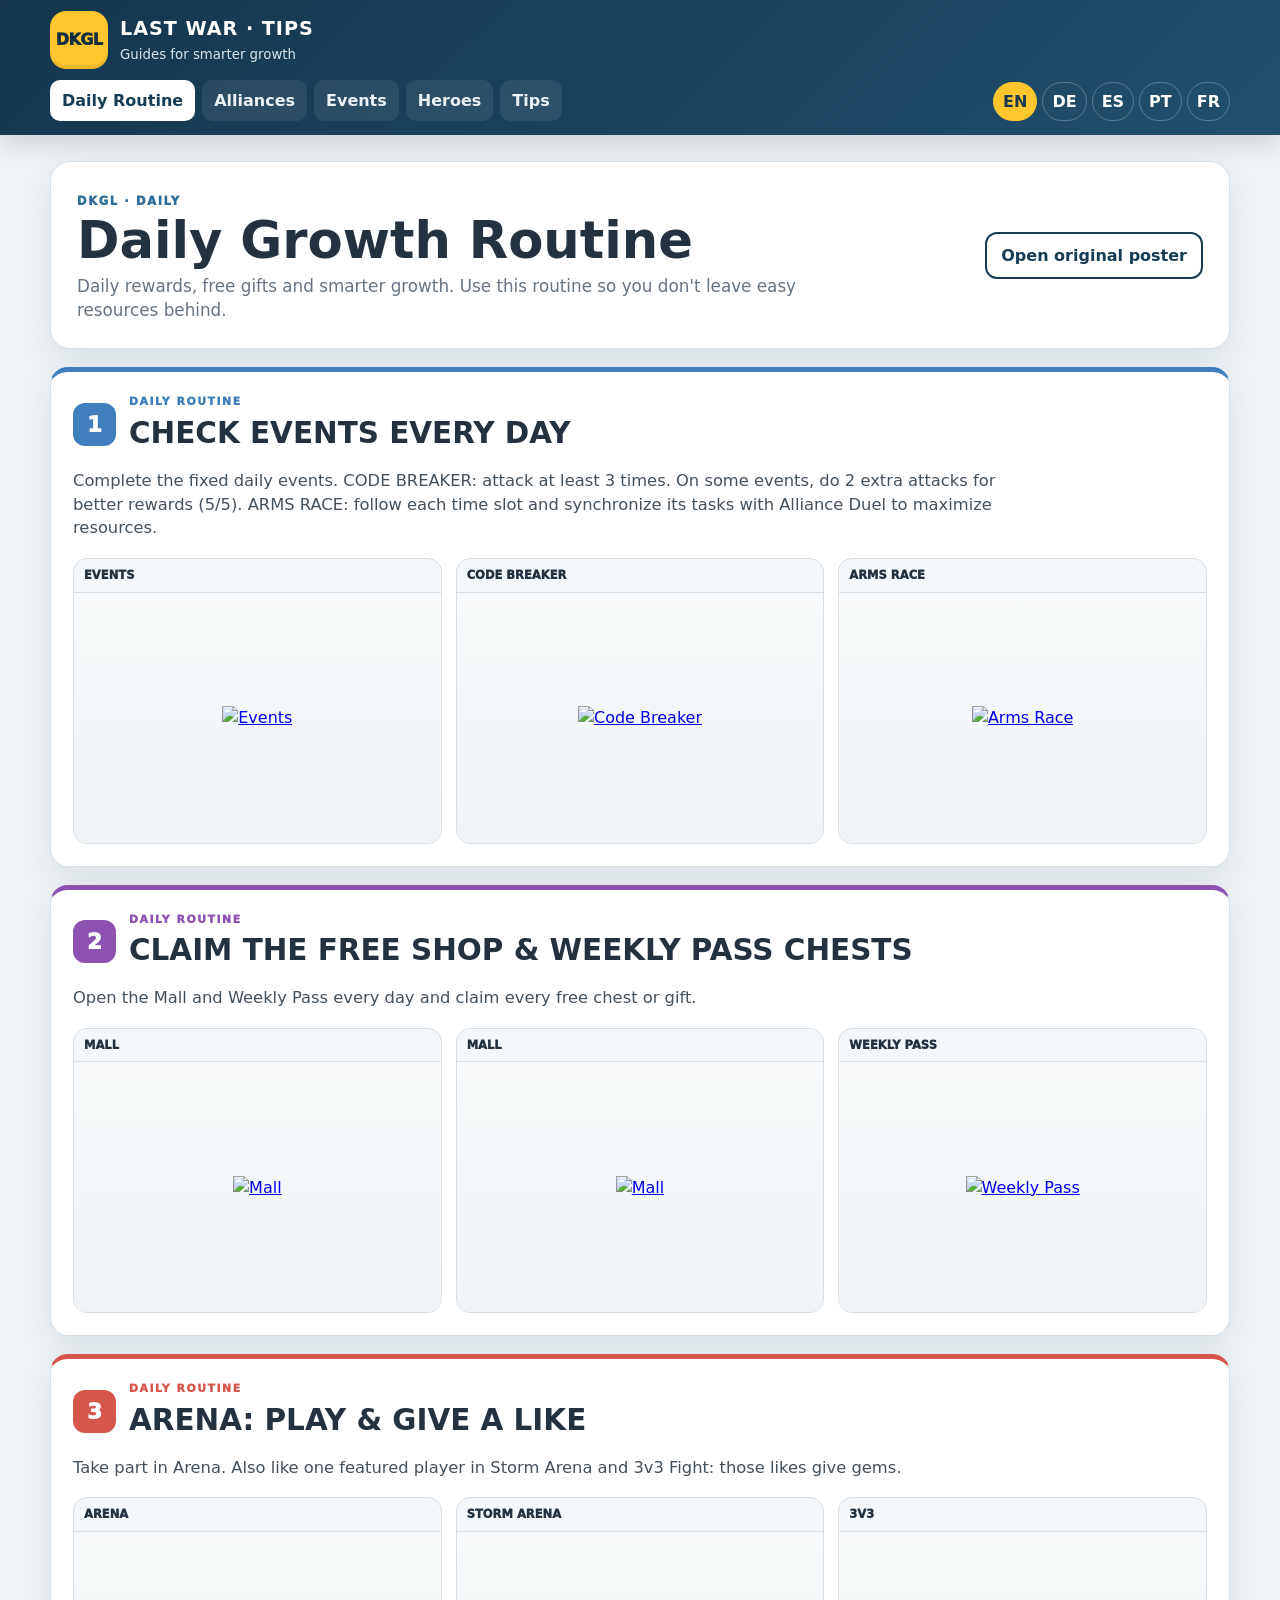
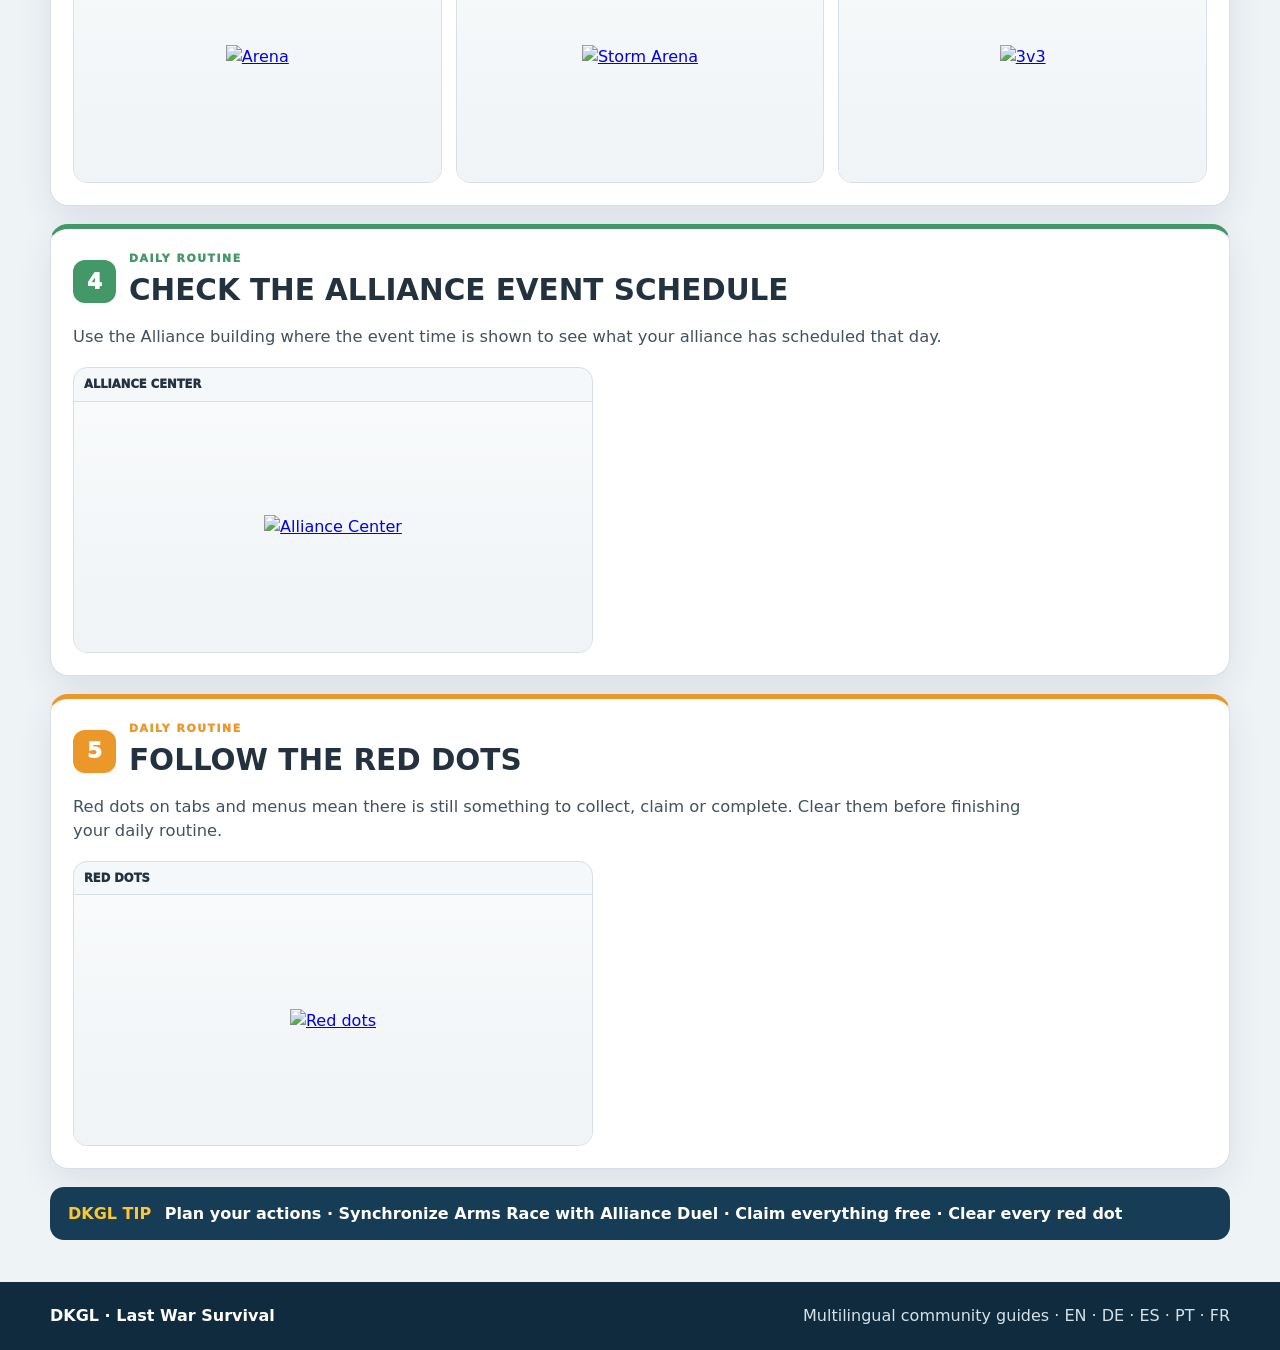
==== index.html @ 5f21f52f "Add files via upload" ====
<!doctype html>
<html lang="en">
<head>
  <meta charset="utf-8">
  <meta name="viewport" content="width=device-width, initial-scale=1">
  <meta name="theme-color" content="#173c56">
  <title>DKGL Tips · Last War</title>
  <meta name="description" content="DKGL multilingual Last War guides: Daily Routine, Alliances, Events, Heroes and Tips.">
  <link rel="stylesheet" href="style.css">
</head>
<body>
<header class="site-header">
  <div class="wrap header-top">
    <a class="brand" href="#daily" aria-label="DKGL Tips">
      <span class="brand-mark">DKGL</span>
      <span class="brand-copy">
        <strong>LAST WAR · TIPS</strong>
        <small data-i18n="brandSub">Guides for smarter growth</small>
      </span>
    </a>

    <button class="mobile-menu" id="mobileMenu" aria-expanded="false" aria-controls="mainNav">☰</button>
  </div>

  <div class="wrap header-controls">
    <nav class="main-nav" id="mainNav" aria-label="Main sections">
      <button class="nav-btn active" data-section="daily" data-i18n="navDaily">Daily Routine</button>
      <button class="nav-btn" data-section="alliances" data-i18n="navAlliances">Alliances</button>
      <button class="nav-btn" data-section="events" data-i18n="navEvents">Events</button>
      <button class="nav-btn" data-section="heroes" data-i18n="navHeroes">Heroes</button>
      <button class="nav-btn" data-section="tips" data-i18n="navTips">Tips</button>
    </nav>

    <div class="language-bar" aria-label="Language">
      <button class="lang active" data-lang="en">EN</button>
      <button class="lang" data-lang="de">DE</button>
      <button class="lang" data-lang="es">ES</button>
      <button class="lang" data-lang="pt">PT</button>
      <button class="lang" data-lang="fr">FR</button>
    </div>
  </div>
</header>

<main class="wrap main">
  <section class="page active" id="page-daily" data-page="daily">
    <div class="page-hero">
      <div>
        <span class="kicker">DKGL · DAILY</span>
        <h1 data-i18n="dailyTitle">Daily Growth Routine</h1>
        <p data-i18n="dailyIntro">Daily rewards, free gifts and smarter growth. Use this routine so you don't leave easy resources behind.</p>
      </div>
      <a class="outline-btn" href="assets/original-poster.png" target="_blank" rel="noopener" data-i18n="openPoster">Open original poster</a>
    </div>
    <div id="dailyCards"></div>
    <div class="tip-strip">
      <strong>DKGL TIP</strong>
      <span data-i18n="dailyFooter">Plan your actions · Synchronize Arms Race with Alliance Duel · Claim everything free · Clear every red dot</span>
    </div>
  </section>

  <section class="page" id="page-alliances" data-page="alliances">
    <div class="page-hero compact">
      <div>
        <span class="kicker">DKGL · ALLIANCE</span>
        <h1 data-i18n="alliancesTitle">Alliances</h1>
        <p data-i18n="alliancesIntro">Alliance guides will live here without changing the website structure.</p>
      </div>
    </div>
    <div class="placeholder-card">
      <div class="placeholder-icon">🛡️</div>
      <div>
        <h2 data-i18n="comingSoon">More guides coming soon</h2>
        <p data-i18n="alliancesPlaceholder">This section is already prepared for alliance schedules, coordination, donations, gifts and war organization.</p>
      </div>
    </div>
  </section>

  <section class="page" id="page-events" data-page="events">
    <div class="page-hero compact">
      <div>
        <span class="kicker">DKGL · EVENTS</span>
        <h1 data-i18n="eventsTitle">Events</h1>
        <p data-i18n="eventsIntro">Event guides, priorities and reward routines will be grouped here.</p>
      </div>
    </div>
    <div class="placeholder-card">
      <div class="placeholder-icon">🏆</div>
      <div>
        <h2 data-i18n="comingSoon">More guides coming soon</h2>
        <p data-i18n="eventsPlaceholder">The section is ready for event cards and screenshots when you add them later.</p>
      </div>
    </div>
  </section>

  <section class="page" id="page-heroes" data-page="heroes">
    <div class="page-hero compact">
      <div>
        <span class="kicker">DKGL · HEROES</span>
        <h1 data-i18n="heroesTitle">Heroes</h1>
        <p data-i18n="heroesIntro">Squad skill and star-priority guides. Tap an image to open it at full size.</p>
      </div>
    </div>

    <div class="hero-guide-grid">
      <article class="hero-guide">
        <div class="guide-copy">
          <span class="guide-type" data-i18n="missileType">Missile Squad</span>
          <h2 data-i18n="missileTitle">Missile Squad Guide</h2>
          <p data-i18n="missileText">Skill prioritization and 5-star / level order for the missile squad.</p>
        </div>
        <a href="assets/missile-squad-guide.webp" target="_blank" rel="noopener">
          <img src="assets/missile-squad-guide.webp" alt="Missile Squad Guide" loading="lazy">
        </a>
      </article>

      <article class="hero-guide">
        <div class="guide-copy">
          <span class="guide-type" data-i18n="airType">Air Squad</span>
          <h2 data-i18n="airTitle">Air Squad Guide</h2>
          <p data-i18n="airText">Skill prioritization and 5-star / level order for the air squad.</p>
        </div>
        <a href="assets/air-squad-guide.webp" target="_blank" rel="noopener">
          <img src="assets/air-squad-guide.webp" alt="Air Squad Guide" loading="lazy">
        </a>
      </article>

      <article class="hero-guide">
        <div class="guide-copy">
          <span class="guide-type" data-i18n="tankType">Tank Squad</span>
          <h2 data-i18n="tankTitle">Tank Squad Guide</h2>
          <p data-i18n="tankText">Skill prioritization and 5-star / level order for the tank squad.</p>
        </div>
        <a href="assets/tank-squad-guide.webp" target="_blank" rel="noopener">
          <img src="assets/tank-squad-guide.webp" alt="Tank Squad Guide" loading="lazy">
        </a>
      </article>
    </div>

    <p class="source-note" data-i18n="heroImageNote">The original guide images are kept intact; the website interface around them is available in five languages.</p>
  </section>

  <section class="page" id="page-tips" data-page="tips">
    <div class="page-hero compact">
      <div>
        <span class="kicker">DKGL · QUICK TIPS</span>
        <h1 data-i18n="tipsTitle">Tips</h1>
        <p data-i18n="tipsIntro">Short, practical recommendations will be collected here.</p>
      </div>
    </div>
    <div class="placeholder-card">
      <div class="placeholder-icon">💡</div>
      <div>
        <h2 data-i18n="comingSoon">More guides coming soon</h2>
        <p data-i18n="tipsPlaceholder">This area is ready for short tips, warnings and small visual guides.</p>
      </div>
    </div>
  </section>
</main>

<footer class="site-footer">
  <div class="wrap footer-inner">
    <strong>DKGL · Last War Survival</strong>
    <span data-i18n="footerText">Multilingual community guides · EN · DE · ES · PT · FR</span>
  </div>
</footer>

<script src="app.js"></script>
</body>
</html>
---- style.css ----
:root{
  --navy:#173c56;
  --navy2:#102b3e;
  --gold:#ffc62d;
  --bg:#eef3f6;
  --paper:#fff;
  --ink:#243240;
  --muted:#667482;
  --line:#d7e0e6;
  --blue:#3f7fbd;
  --purple:#8c51b1;
  --red:#d7564b;
  --green:#449766;
  --orange:#eb972a;
  --shadow:0 12px 34px rgba(16,43,62,.09);
}
*{box-sizing:border-box}
html{scroll-behavior:smooth}
body{
  margin:0;
  font-family:Inter,ui-sans-serif,system-ui,-apple-system,BlinkMacSystemFont,"Segoe UI",Arial,sans-serif;
  color:var(--ink);
  background:var(--bg);
  line-height:1.45;
}
button,a{font:inherit}
button{cursor:pointer}
img{display:block;max-width:100%}
.wrap{width:min(1180px,calc(100% - 32px));margin:auto}

.site-header{
  position:sticky;top:0;z-index:50;
  background:linear-gradient(135deg,#14364f 0%,#214f6d 100%);
  color:white;
  box-shadow:0 8px 26px rgba(0,0,0,.14);
}
.header-top{
  min-height:80px;display:flex;align-items:center;justify-content:space-between;gap:20px;
}
.brand{display:flex;gap:12px;align-items:center;color:white;text-decoration:none}
.brand-mark{
  display:grid;place-items:center;width:58px;height:58px;
  border-radius:16px;background:var(--gold);color:#142f43;
  font-weight:1000;letter-spacing:-.04em;
  box-shadow:inset 0 -4px 0 rgba(0,0,0,.08);
}
.brand-copy{display:flex;flex-direction:column}
.brand-copy strong{font-size:1.2rem;letter-spacing:.05em}
.brand-copy small{color:#d8e5ed;margin-top:2px}
.mobile-menu{display:none;color:white;background:rgba(255,255,255,.1);border:1px solid rgba(255,255,255,.25);border-radius:10px;padding:8px 11px}

.header-controls{display:flex;align-items:end;justify-content:space-between;gap:18px;padding-bottom:14px}
.main-nav{display:flex;gap:7px;flex-wrap:wrap}
.nav-btn{
  border:0;border-radius:10px;padding:9px 12px;
  background:rgba(255,255,255,.08);color:#eaf2f7;font-weight:800
}
.nav-btn:hover,.nav-btn.active{background:white;color:var(--navy)}
.language-bar{display:flex;gap:5px}
.lang{
  min-width:38px;border:1px solid rgba(255,255,255,.25);
  background:transparent;color:white;border-radius:999px;padding:7px 9px;font-weight:900
}
.lang.active,.lang:hover{background:var(--gold);border-color:var(--gold);color:#18384e}

.main{padding:26px 0 42px;min-height:calc(100vh - 190px)}
.page{display:none}
.page.active{display:block}
.page-hero{
  display:flex;justify-content:space-between;align-items:center;gap:24px;
  background:var(--paper);border:1px solid var(--line);border-radius:20px;
  padding:26px;margin-bottom:18px;box-shadow:var(--shadow)
}
.page-hero.compact{align-items:flex-start}
.kicker{font-size:.72rem;font-weight:1000;letter-spacing:.14em;color:#2f6d98}
.page-hero h1{margin:.25rem 0 .45rem;font-size:clamp(2rem,4vw,3.4rem);line-height:1}
.page-hero p{margin:0;max-width:790px;color:var(--muted);font-size:1.05rem}
.outline-btn{
  flex:0 0 auto;text-decoration:none;border:2px solid var(--navy);color:var(--navy);
  padding:10px 14px;border-radius:12px;font-weight:900
}
.outline-btn:hover{background:var(--navy);color:white}

.routine{
  --accent:var(--blue);
  background:white;border:1px solid var(--line);border-top:5px solid var(--accent);
  border-radius:18px;padding:22px;margin:18px 0;box-shadow:var(--shadow)
}
.theme-blue{--accent:var(--blue)}
.theme-purple{--accent:var(--purple)}
.theme-red{--accent:var(--red)}
.theme-green{--accent:var(--green)}
.theme-orange{--accent:var(--orange)}
.section-head{display:flex;align-items:center;gap:13px}
.step{
  flex:0 0 43px;width:43px;height:43px;display:grid;place-items:center;
  border-radius:12px;background:var(--accent);color:white;font-size:1.35rem;font-weight:1000
}
.mini{margin:0 0 2px;color:var(--accent);font-size:.68rem;font-weight:1000;letter-spacing:.14em}
.section-head h2{margin:0;text-transform:uppercase;font-size:clamp(1.2rem,2.3vw,1.95rem)}
.section-text{margin:14px 0 18px;max-width:950px;color:#43515d;font-size:1.02rem}
.shots{display:grid;grid-template-columns:repeat(3,minmax(0,1fr));gap:14px}
.shots.one{grid-template-columns:minmax(240px,520px)}
.shots figure{margin:0;background:#f5f8fa;border:1px solid var(--line);border-radius:14px;overflow:hidden}
.shot-label{padding:8px 10px;border-bottom:1px solid var(--line);font-size:.72rem;font-weight:1000;text-transform:uppercase}
.shots figure a{display:grid;place-items:center;min-height:250px;padding:13px;background:linear-gradient(#f8fafb,#f0f4f7)}
.shots img{max-height:325px;width:auto}
.tip-strip{background:var(--navy);color:white;border-radius:14px;padding:15px 18px;font-weight:700}
.tip-strip strong{color:var(--gold);margin-right:8px}

.hero-guide-grid{display:grid;grid-template-columns:repeat(3,minmax(0,1fr));gap:18px}
.hero-guide{
  background:white;border:1px solid var(--line);border-radius:18px;overflow:hidden;
  box-shadow:var(--shadow);display:flex;flex-direction:column
}
.guide-copy{padding:18px 18px 14px}
.guide-type{
  display:inline-block;background:#e8f0f5;color:var(--navy);font-size:.7rem;
  font-weight:1000;letter-spacing:.08em;text-transform:uppercase;border-radius:999px;padding:5px 8px
}
.hero-guide h2{margin:.55rem 0 .3rem;font-size:1.35rem}
.hero-guide p{margin:0;color:var(--muted)}
.hero-guide a{
  display:block;margin-top:auto;background:#13183e;padding:0;
  border-top:1px solid var(--line)
}
.hero-guide img{width:100%;height:auto;transition:transform .2s ease}
.hero-guide a:hover img{transform:scale(1.015)}
.source-note{
  margin:16px 2px 0;padding:12px 14px;border-left:4px solid var(--gold);
  background:#fff8dc;border-radius:8px;color:#5f5535
}

.placeholder-card{
  background:white;border:1px solid var(--line);border-radius:18px;padding:30px;
  box-shadow:var(--shadow);display:flex;gap:20px;align-items:center;min-height:170px
}
.placeholder-icon{font-size:3rem}
.placeholder-card h2{margin:0 0 .35rem}
.placeholder-card p{margin:0;color:var(--muted);max-width:760px}

.site-footer{background:var(--navy2);color:#d4e1e9;padding:22px 0}
.footer-inner{display:flex;justify-content:space-between;gap:16px;align-items:center}
.footer-inner strong{color:white}

@media(max-width:850px){
  .site-header{position:static}
  .header-top{min-height:72px}
  .brand-mark{width:50px;height:50px;border-radius:13px}
  .mobile-menu{display:block}
  .header-controls{display:block;padding-bottom:12px}
  .main-nav{display:none;padding-bottom:10px}
  .main-nav.open{display:grid;grid-template-columns:1fr 1fr}
  .nav-btn{text-align:left}
  .language-bar{justify-content:flex-start}
  .hero-guide-grid{grid-template-columns:1fr}
  .page-hero{align-items:flex-start;flex-direction:column}
  .shots{grid-template-columns:1fr}
  .shots.one{grid-template-columns:1fr}
  .footer-inner{flex-direction:column;align-items:flex-start}
}
@media(max-width:500px){
  .wrap{width:min(100% - 20px,1180px)}
  .main{padding-top:14px}
  .page-hero,.routine{padding:17px;border-radius:15px}
  .brand-copy small{display:none}
  .main-nav.open{grid-template-columns:1fr}
  .shots figure a{min-height:215px}
  .placeholder-card{padding:20px;align-items:flex-start}
}
@media(prefers-reduced-motion:reduce){
  *{scroll-behavior:auto!important;transition:none!important}
}
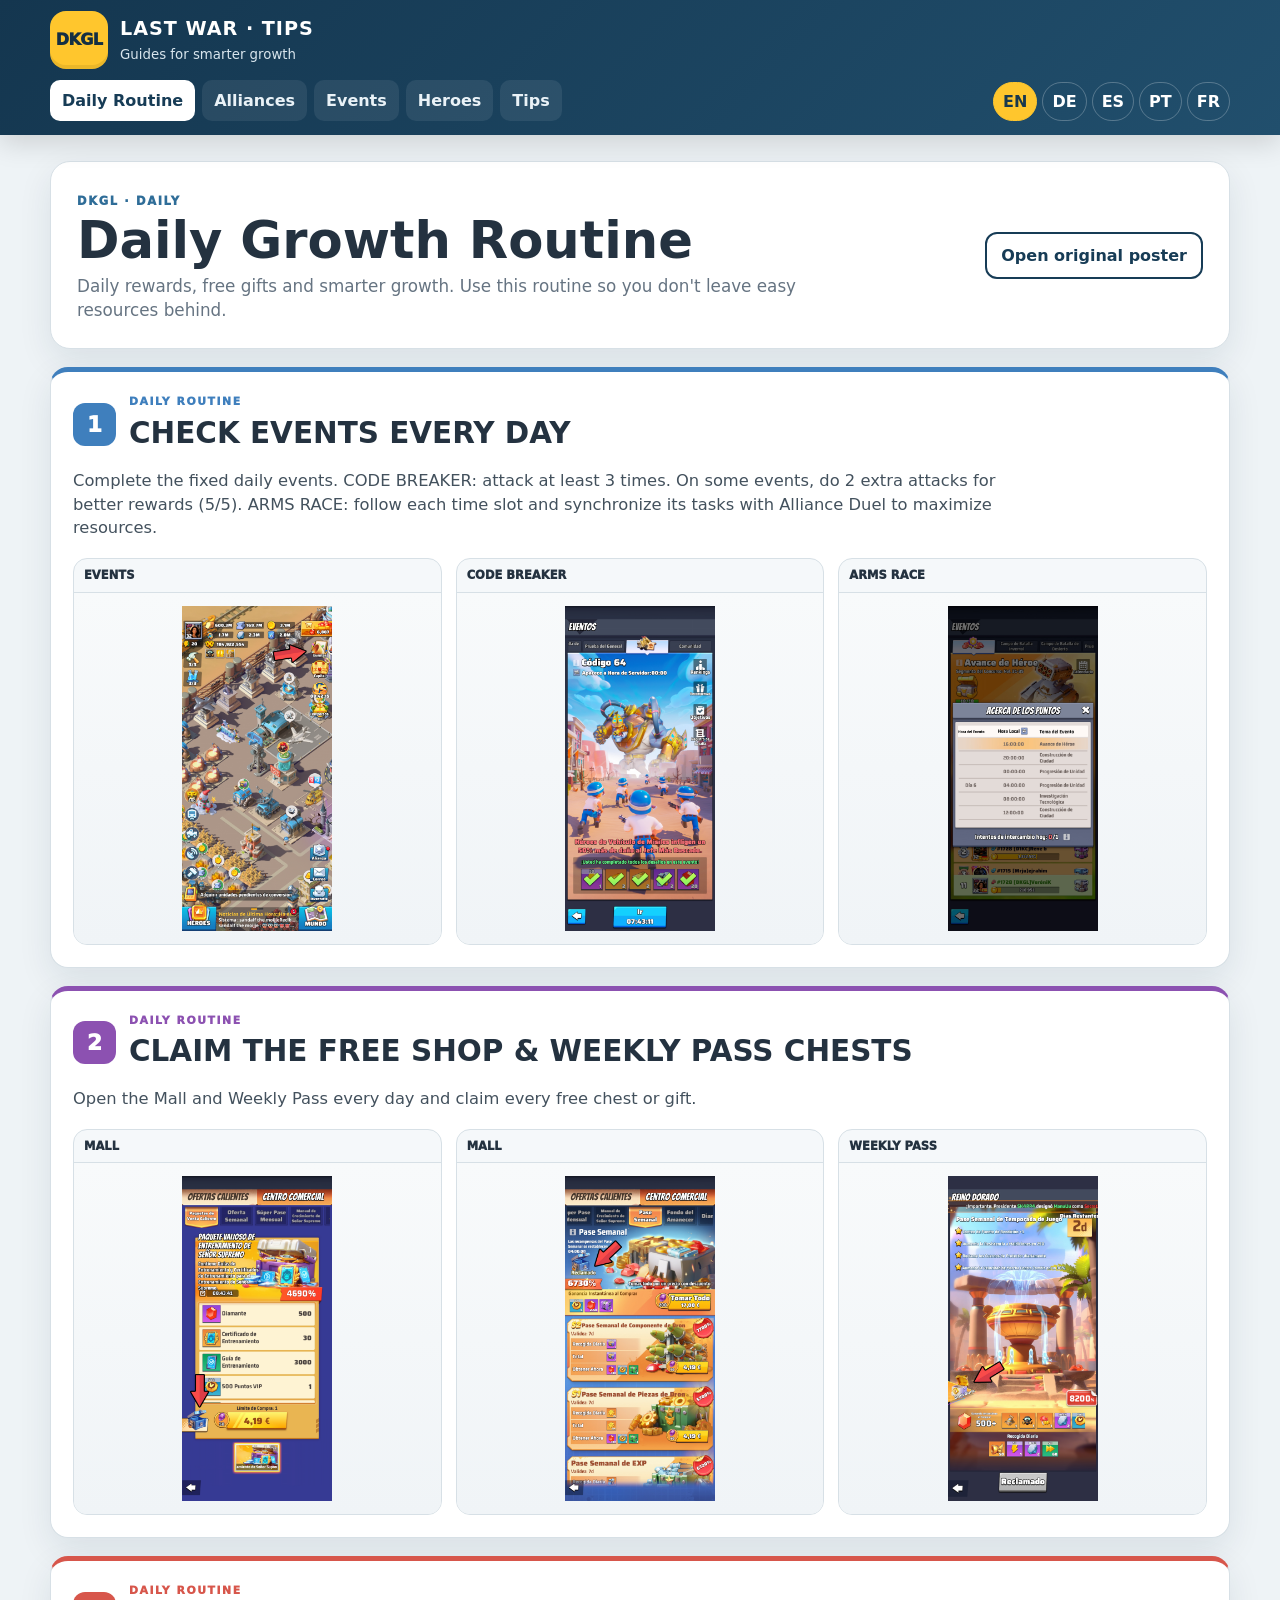
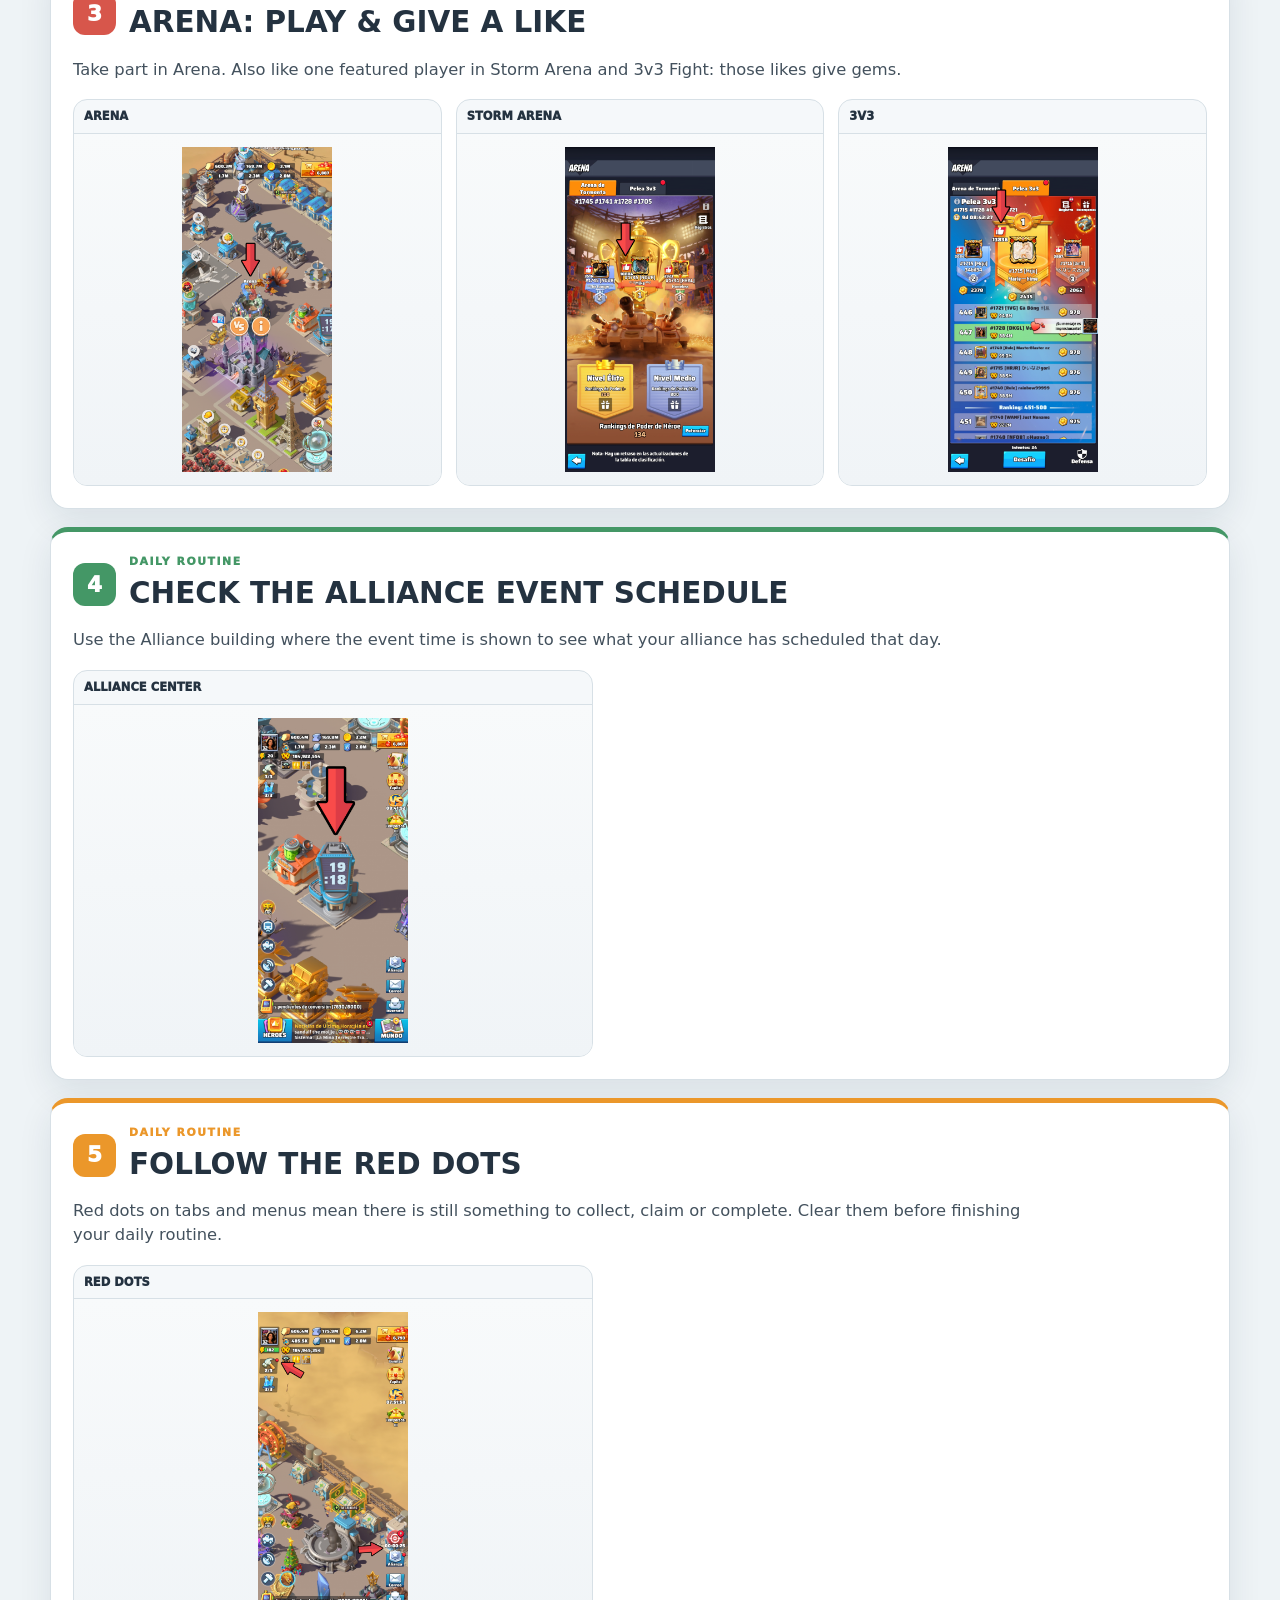
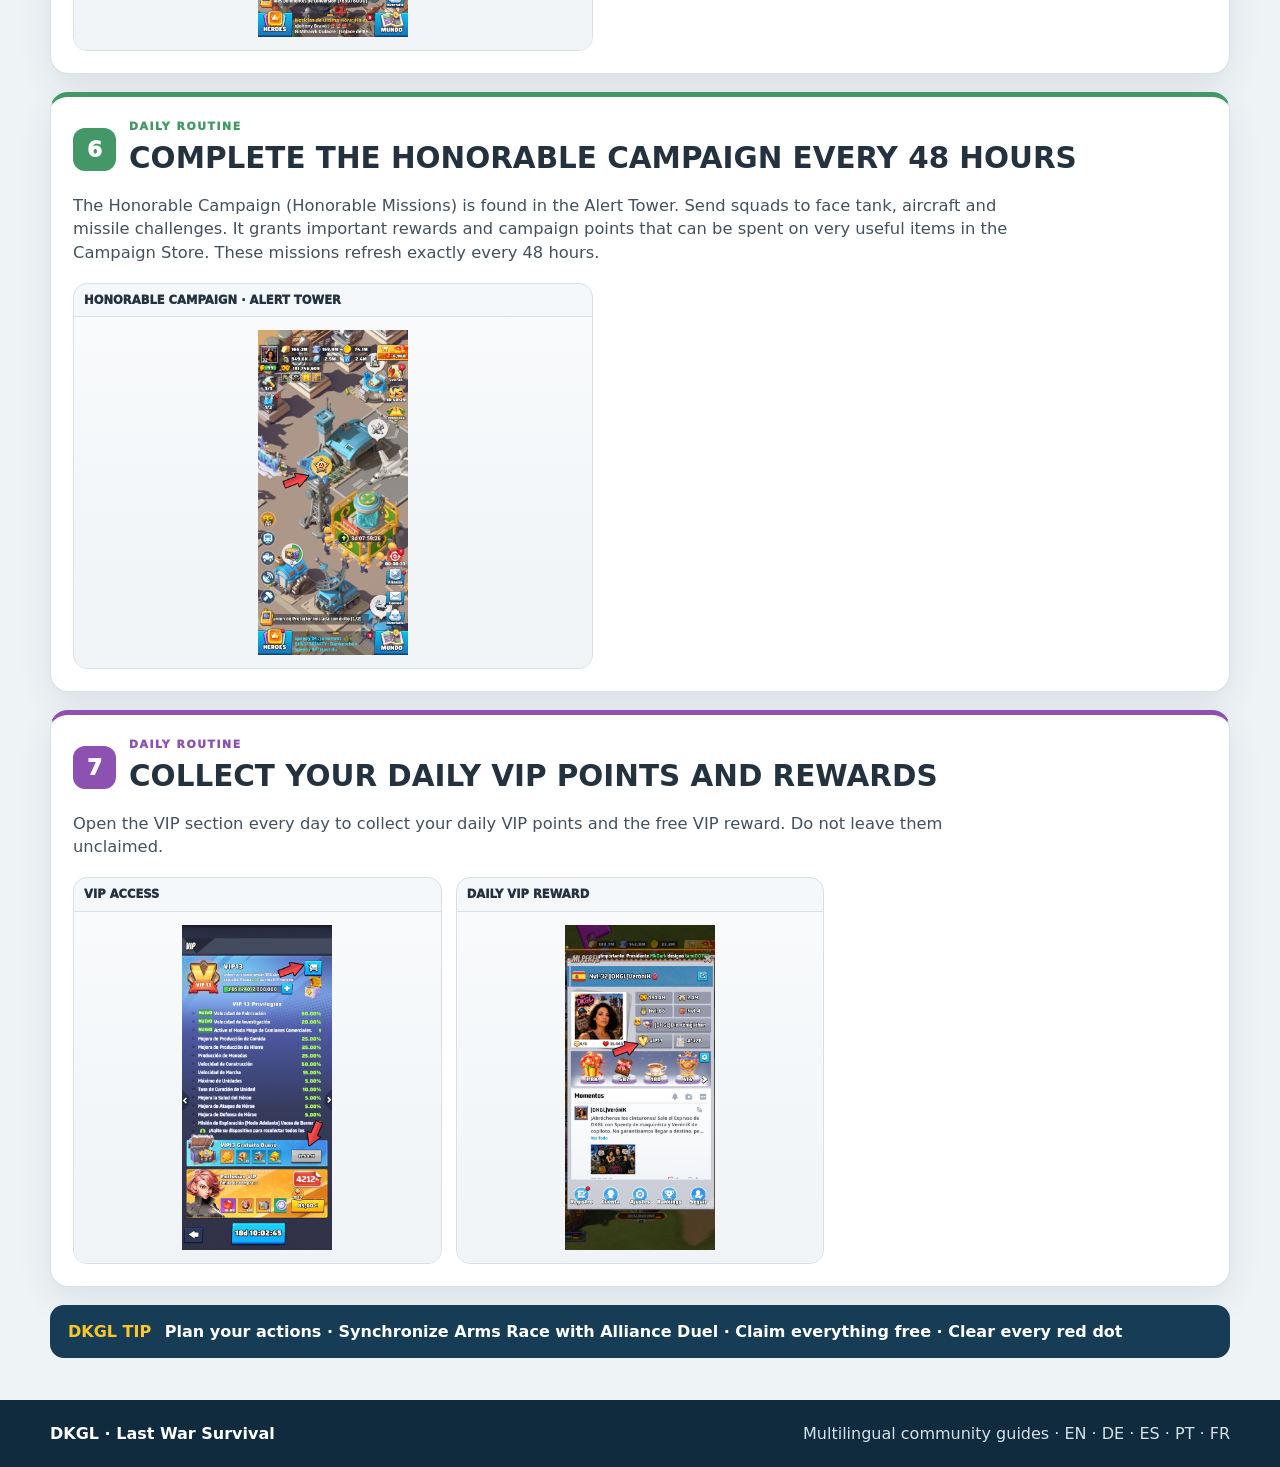
==== commit 24336f44: "Add files via upload" ====
--- a/index.html
+++ b/index.html
@@ -147,13 +147,7 @@
         <p data-i18n="tipsIntro">Short, practical recommendations will be collected here.</p>
       </div>
     </div>
-    <div class="placeholder-card">
-      <div class="placeholder-icon">💡</div>
-      <div>
-        <h2 data-i18n="comingSoon">More guides coming soon</h2>
-        <p data-i18n="tipsPlaceholder">This area is ready for short tips, warnings and small visual guides.</p>
-      </div>
-    </div>
+    <div id="tipsCards"></div>
   </section>
 </main>
 
--- a/style.css
+++ b/style.css
@@ -172,3 +172,26 @@
 @media(prefers-reduced-motion:reduce){
   *{scroll-behavior:auto!important;transition:none!important}
 }
+
+
+/* TIPS: inter-server teleport guide */
+.tip-guide-card{
+  background:white;
+  border:1px solid var(--line);
+  border-top:5px solid var(--gold);
+  border-radius:18px;
+  padding:22px;
+  box-shadow:var(--shadow);
+}
+.tip-guide-card h2{
+  margin:.2rem 0 .6rem;
+  font-size:clamp(1.35rem,2.6vw,2.05rem);
+}
+.tip-guide-card .section-text{margin-bottom:20px}
+.shots.four{grid-template-columns:repeat(2,minmax(0,1fr))}
+.shots.four figure a{min-height:320px}
+.shots.four img{max-height:620px}
+@media(max-width:760px){
+  .shots.four{grid-template-columns:1fr}
+  .shots.four figure a{min-height:230px}
+}
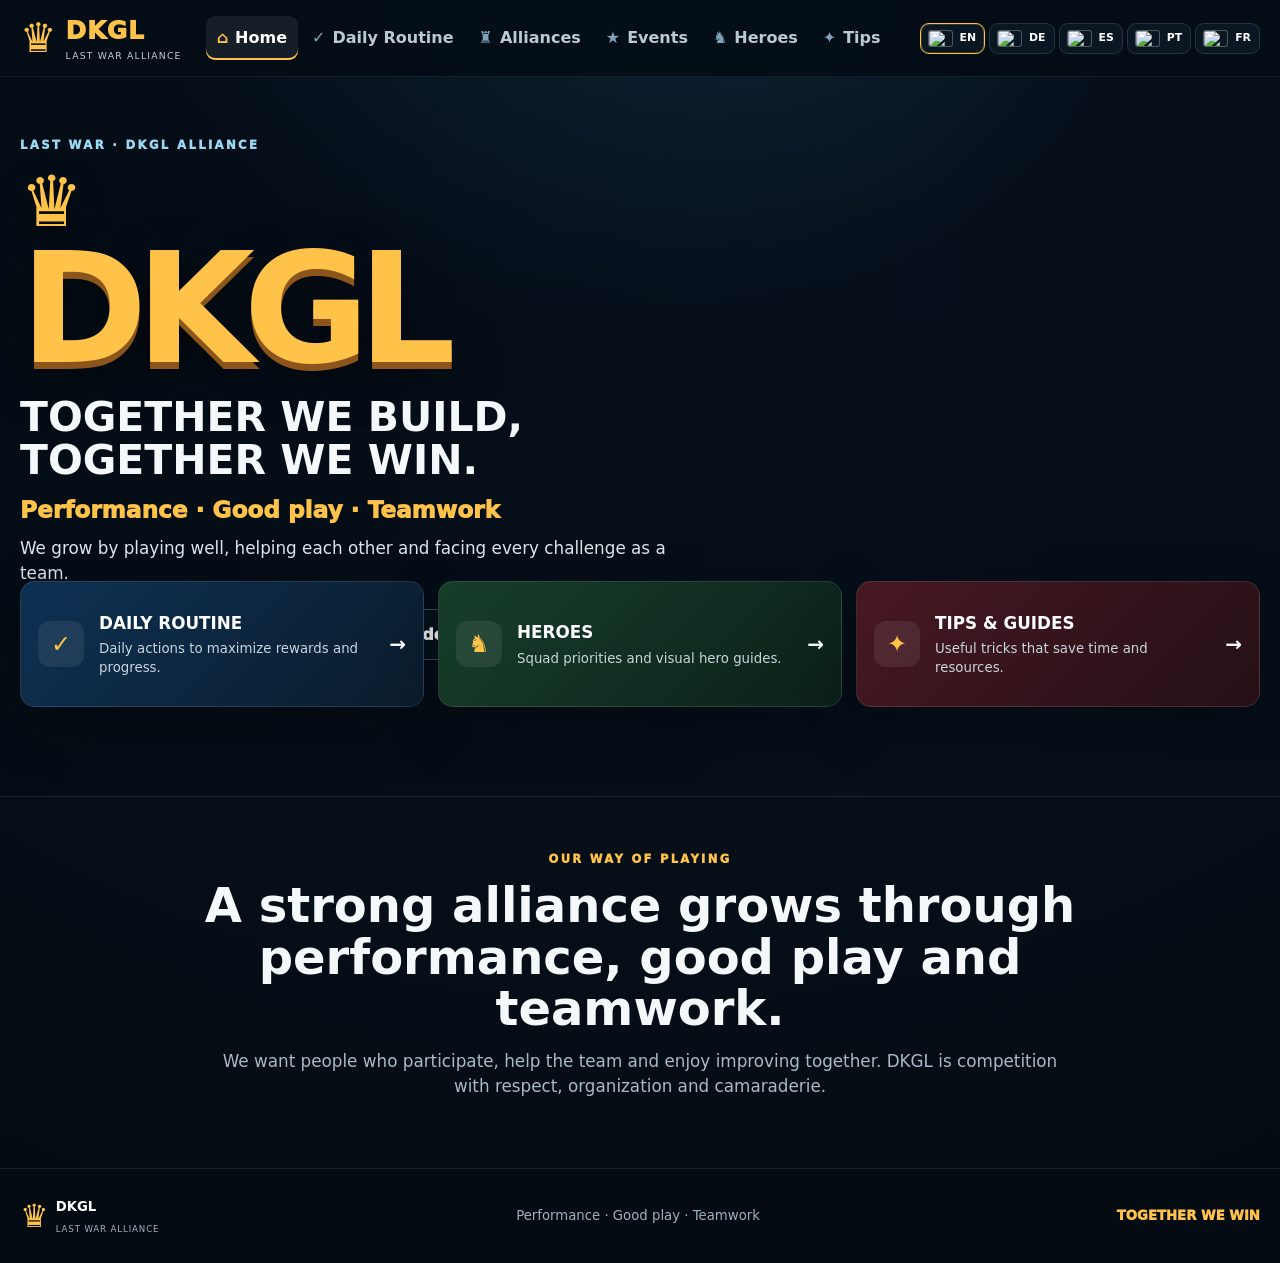
==== commit 0dbf0a92: "Add files via upload" ====
--- a/index.html
+++ b/index.html
@@ -2,162 +2,176 @@
 <html lang="en">
 <head>
   <meta charset="utf-8">
-  <meta name="viewport" content="width=device-width, initial-scale=1">
-  <meta name="theme-color" content="#173c56">
-  <title>DKGL Tips · Last War</title>
-  <meta name="description" content="DKGL multilingual Last War guides: Daily Routine, Alliances, Events, Heroes and Tips.">
+  <meta name="viewport" content="width=device-width,initial-scale=1">
+  <meta name="theme-color" content="#07111d">
+  <title>DKGL · Last War Alliance</title>
+  <meta name="description" content="DKGL Last War multilingual guides, routines, heroes and alliance tips.">
   <link rel="stylesheet" href="style.css">
 </head>
 <body>
-<header class="site-header">
-  <div class="wrap header-top">
-    <a class="brand" href="#daily" aria-label="DKGL Tips">
-      <span class="brand-mark">DKGL</span>
-      <span class="brand-copy">
-        <strong>LAST WAR · TIPS</strong>
-        <small data-i18n="brandSub">Guides for smarter growth</small>
-      </span>
-    </a>
+<header class="topbar">
+  <div class="shell topbar-inner">
+    <button class="brand" data-route="home" aria-label="DKGL Home">
+      <span class="brand-crown">♛</span>
+      <span class="brand-word">DKGL</span>
+      <small>LAST WAR ALLIANCE</small>
+    </button>
 
-    <button class="mobile-menu" id="mobileMenu" aria-expanded="false" aria-controls="mainNav">☰</button>
-  </div>
+    <button class="nav-toggle" id="navToggle" aria-expanded="false" aria-controls="mainNav">☰</button>
 
-  <div class="wrap header-controls">
-    <nav class="main-nav" id="mainNav" aria-label="Main sections">
-      <button class="nav-btn active" data-section="daily" data-i18n="navDaily">Daily Routine</button>
-      <button class="nav-btn" data-section="alliances" data-i18n="navAlliances">Alliances</button>
-      <button class="nav-btn" data-section="events" data-i18n="navEvents">Events</button>
-      <button class="nav-btn" data-section="heroes" data-i18n="navHeroes">Heroes</button>
-      <button class="nav-btn" data-section="tips" data-i18n="navTips">Tips</button>
+    <nav class="main-nav" id="mainNav" aria-label="Main navigation">
+      <button class="nav-link active" data-route="home"><span>⌂</span><b data-i18n="navHome">Home</b></button>
+      <button class="nav-link" data-route="daily"><span>✓</span><b data-i18n="navDaily">Daily Routine</b></button>
+      <button class="nav-link" data-route="alliances"><span>♜</span><b data-i18n="navAlliances">Alliances</b></button>
+      <button class="nav-link" data-route="events"><span>★</span><b data-i18n="navEvents">Events</b></button>
+      <button class="nav-link" data-route="heroes"><span>♞</span><b data-i18n="navHeroes">Heroes</b></button>
+      <button class="nav-link" data-route="tips"><span>✦</span><b data-i18n="navTips">Tips</b></button>
     </nav>
 
-    <div class="language-bar" aria-label="Language">
-      <button class="lang active" data-lang="en">EN</button>
-      <button class="lang" data-lang="de">DE</button>
-      <button class="lang" data-lang="es">ES</button>
-      <button class="lang" data-lang="pt">PT</button>
-      <button class="lang" data-lang="fr">FR</button>
+    <div class="lang-switcher" aria-label="Language selector">
+      <button class="lang active" data-lang="en" title="English"><img src="assets/flag-en.svg" alt="English"><span>EN</span></button>
+      <button class="lang" data-lang="de" title="Deutsch"><img src="assets/flag-de.svg" alt="Deutsch"><span>DE</span></button>
+      <button class="lang" data-lang="es" title="Español"><img src="assets/flag-es.svg" alt="Español"><span>ES</span></button>
+      <button class="lang" data-lang="pt" title="Português"><img src="assets/flag-pt.svg" alt="Português"><span>PT</span></button>
+      <button class="lang" data-lang="fr" title="Français"><img src="assets/flag-fr.svg" alt="Français"><span>FR</span></button>
     </div>
   </div>
 </header>
 
-<main class="wrap main">
-  <section class="page active" id="page-daily" data-page="daily">
-    <div class="page-hero">
-      <div>
-        <span class="kicker">DKGL · DAILY</span>
-        <h1 data-i18n="dailyTitle">Daily Growth Routine</h1>
-        <p data-i18n="dailyIntro">Daily rewards, free gifts and smarter growth. Use this routine so you don't leave easy resources behind.</p>
+<main>
+  <!-- HOME -->
+  <section class="page active" data-page="home">
+    <section class="hero">
+      <div class="hero-bg"></div>
+      <div class="hero-shade"></div>
+      <div class="shell hero-inner">
+        <div class="hero-copy">
+          <span class="eyebrow">LAST WAR · DKGL ALLIANCE</span>
+          <div class="hero-crown">♛</div>
+          <h1>DKGL</h1>
+          <h2 data-i18n="homeMotto">Together we build, together we win.</h2>
+          <p class="hero-values" data-i18n="homeValues">Performance · Good play · Teamwork</p>
+          <p class="hero-text" data-i18n="homeIntro">We grow by playing well, helping each other and facing every challenge as a team.</p>
+          <div class="hero-actions">
+            <button class="cta gold" data-route="daily"><span data-i18n="homeDaily">Open Daily Routine</span> →</button>
+            <button class="cta glass" data-route="tips"><span data-i18n="homeTips">Open Tips & Guides</span> →</button>
+          </div>
+        </div>
       </div>
-      <a class="outline-btn" href="assets/original-poster.png" target="_blank" rel="noopener" data-i18n="openPoster">Open original poster</a>
+
+      <div class="shell home-grid">
+        <button class="home-tile blue" data-route="daily">
+          <span class="tile-icon">✓</span>
+          <span><strong data-i18n="tileDailyTitle">Daily Routine</strong><small data-i18n="tileDailyText">Daily actions to maximize rewards and progress.</small></span>
+          <b>→</b>
+        </button>
+        <button class="home-tile green" data-route="heroes">
+          <span class="tile-icon">♞</span>
+          <span><strong data-i18n="tileHeroesTitle">Heroes</strong><small data-i18n="tileHeroesText">Squad priorities and visual hero guides.</small></span>
+          <b>→</b>
+        </button>
+        <button class="home-tile red" data-route="tips">
+          <span class="tile-icon">✦</span>
+          <span><strong data-i18n="tileTipsTitle">Tips & Guides</strong><small data-i18n="tileTipsText">Useful tricks that save time and resources.</small></span>
+          <b>→</b>
+        </button>
+      </div>
+    </section>
+
+    <section class="shell manifesto">
+      <div class="manifesto-kicker" data-i18n="manifestoKicker">OUR WAY OF PLAYING</div>
+      <h3 data-i18n="manifestoTitle">A strong alliance grows through performance, good play and teamwork.</h3>
+      <p data-i18n="manifestoText">We want people who participate, help the team and enjoy improving together. DKGL is competition with respect, organization and camaraderie.</p>
+    </section>
+  </section>
+
+  <!-- DAILY -->
+  <section class="page shell content-page" data-page="daily">
+    <div class="section-hero">
+      <span class="section-code">01 // DAILY</span>
+      <h2 data-i18n="dailyTitle">Daily Growth Routine</h2>
+      <p data-i18n="dailyIntro">A practical routine to collect the easiest rewards and keep your account growing.</p>
     </div>
-    <div id="dailyCards"></div>
-    <div class="tip-strip">
-      <strong>DKGL TIP</strong>
-      <span data-i18n="dailyFooter">Plan your actions · Synchronize Arms Race with Alliance Duel · Claim everything free · Clear every red dot</span>
+    <div id="dailyGrid" class="guide-stack"></div>
+  </section>
+
+  <!-- ALLIANCES -->
+  <section class="page shell content-page" data-page="alliances">
+    <div class="section-hero">
+      <span class="section-code">02 // ALLIANCE</span>
+      <h2 data-i18n="alliancesTitle">Alliances</h2>
+      <p data-i18n="alliancesIntro">Coordination, cooperation and alliance organization.</p>
+    </div>
+    <div class="empty-state">
+      <span>♜</span>
+      <h3 data-i18n="comingSoon">More guides coming soon</h3>
+      <p data-i18n="alliancesPlaceholder">This area is ready for alliance schedules, coordination, donations and war organization.</p>
     </div>
   </section>
 
-  <section class="page" id="page-alliances" data-page="alliances">
-    <div class="page-hero compact">
-      <div>
-        <span class="kicker">DKGL · ALLIANCE</span>
-        <h1 data-i18n="alliancesTitle">Alliances</h1>
-        <p data-i18n="alliancesIntro">Alliance guides will live here without changing the website structure.</p>
-      </div>
+  <!-- EVENTS -->
+  <section class="page shell content-page" data-page="events">
+    <div class="section-hero">
+      <span class="section-code">03 // EVENTS</span>
+      <h2 data-i18n="eventsTitle">Events</h2>
+      <p data-i18n="eventsIntro">Priorities, calendars and event strategies.</p>
     </div>
-    <div class="placeholder-card">
-      <div class="placeholder-icon">🛡️</div>
-      <div>
-        <h2 data-i18n="comingSoon">More guides coming soon</h2>
-        <p data-i18n="alliancesPlaceholder">This section is already prepared for alliance schedules, coordination, donations, gifts and war organization.</p>
-      </div>
+    <div class="empty-state">
+      <span>★</span>
+      <h3 data-i18n="comingSoon">More guides coming soon</h3>
+      <p data-i18n="eventsPlaceholder">This area is ready for event guides and visual walkthroughs.</p>
     </div>
   </section>
 
-  <section class="page" id="page-events" data-page="events">
-    <div class="page-hero compact">
-      <div>
-        <span class="kicker">DKGL · EVENTS</span>
-        <h1 data-i18n="eventsTitle">Events</h1>
-        <p data-i18n="eventsIntro">Event guides, priorities and reward routines will be grouped here.</p>
-      </div>
+  <!-- HEROES -->
+  <section class="page shell content-page" data-page="heroes">
+    <div class="section-hero">
+      <span class="section-code">04 // HEROES</span>
+      <h2 data-i18n="heroesTitle">Heroes</h2>
+      <p data-i18n="heroesIntro">Skill and star priorities for the three main squads.</p>
     </div>
-    <div class="placeholder-card">
-      <div class="placeholder-icon">🏆</div>
-      <div>
-        <h2 data-i18n="comingSoon">More guides coming soon</h2>
-        <p data-i18n="eventsPlaceholder">The section is ready for event cards and screenshots when you add them later.</p>
-      </div>
+    <div class="heroes-grid">
+      <article class="hero-card">
+        <div class="hero-card-head"><span>MISSILE</span><h3 data-i18n="missileTitle">Missile Squad Guide</h3><p data-i18n="missileText">Skill prioritization and 5-star / level order.</p></div>
+        <a href="assets/missile-squad-guide.webp" target="_blank"><img src="assets/missile-squad-guide.webp" alt="Missile Squad Guide"></a>
+      </article>
+      <article class="hero-card">
+        <div class="hero-card-head"><span>AIR</span><h3 data-i18n="airTitle">Air Squad Guide</h3><p data-i18n="airText">Skill prioritization and 5-star / level order.</p></div>
+        <a href="assets/air-squad-guide.webp" target="_blank"><img src="assets/air-squad-guide.webp" alt="Air Squad Guide"></a>
+      </article>
+      <article class="hero-card">
+        <div class="hero-card-head"><span>TANK</span><h3 data-i18n="tankTitle">Tank Squad Guide</h3><p data-i18n="tankText">Skill prioritization and 5-star / level order.</p></div>
+        <a href="assets/tank-squad-guide.webp" target="_blank"><img src="assets/tank-squad-guide.webp" alt="Tank Squad Guide"></a>
+      </article>
     </div>
   </section>
 
-  <section class="page" id="page-heroes" data-page="heroes">
-    <div class="page-hero compact">
-      <div>
-        <span class="kicker">DKGL · HEROES</span>
-        <h1 data-i18n="heroesTitle">Heroes</h1>
-        <p data-i18n="heroesIntro">Squad skill and star-priority guides. Tap an image to open it at full size.</p>
+  <!-- TIPS -->
+  <section class="page shell content-page" data-page="tips">
+    <div class="section-hero">
+      <span class="section-code">05 // TIPS</span>
+      <h2 data-i18n="tipsTitle">Tips & Guides</h2>
+      <p data-i18n="tipsIntro">Useful shortcuts and practical knowledge for Last War.</p>
+    </div>
+    <article class="feature-guide">
+      <div class="feature-copy">
+        <span class="feature-badge" data-i18n="seasonTip">SEASON TIP</span>
+        <h3 data-i18n="tipTeleportTitle">Free inter-server teleport during seasons</h3>
+        <p data-i18n="tipTeleportText">During seasons you can use the Grouping menu to move to other servers without spending teleport items, and return to your home server for free. There is a mandatory 5-minute cooldown between inter-server jumps.</p>
       </div>
-    </div>
-
-    <div class="hero-guide-grid">
-      <article class="hero-guide">
-        <div class="guide-copy">
-          <span class="guide-type" data-i18n="missileType">Missile Squad</span>
-          <h2 data-i18n="missileTitle">Missile Squad Guide</h2>
-          <p data-i18n="missileText">Skill prioritization and 5-star / level order for the missile squad.</p>
-        </div>
-        <a href="assets/missile-squad-guide.webp" target="_blank" rel="noopener">
-          <img src="assets/missile-squad-guide.webp" alt="Missile Squad Guide" loading="lazy">
-        </a>
-      </article>
-
-      <article class="hero-guide">
-        <div class="guide-copy">
-          <span class="guide-type" data-i18n="airType">Air Squad</span>
-          <h2 data-i18n="airTitle">Air Squad Guide</h2>
-          <p data-i18n="airText">Skill prioritization and 5-star / level order for the air squad.</p>
-        </div>
-        <a href="assets/air-squad-guide.webp" target="_blank" rel="noopener">
-          <img src="assets/air-squad-guide.webp" alt="Air Squad Guide" loading="lazy">
-        </a>
-      </article>
-
-      <article class="hero-guide">
-        <div class="guide-copy">
-          <span class="guide-type" data-i18n="tankType">Tank Squad</span>
-          <h2 data-i18n="tankTitle">Tank Squad Guide</h2>
-          <p data-i18n="tankText">Skill prioritization and 5-star / level order for the tank squad.</p>
-        </div>
-        <a href="assets/tank-squad-guide.webp" target="_blank" rel="noopener">
-          <img src="assets/tank-squad-guide.webp" alt="Tank Squad Guide" loading="lazy">
-        </a>
-      </article>
-    </div>
-
-    <p class="source-note" data-i18n="heroImageNote">The original guide images are kept intact; the website interface around them is available in five languages.</p>
-  </section>
-
-  <section class="page" id="page-tips" data-page="tips">
-    <div class="page-hero compact">
-      <div>
-        <span class="kicker">DKGL · QUICK TIPS</span>
-        <h1 data-i18n="tipsTitle">Tips</h1>
-        <p data-i18n="tipsIntro">Short, practical recommendations will be collected here.</p>
-      </div>
-    </div>
-    <div id="tipsCards"></div>
+      <div class="steps-grid" id="teleportSteps"></div>
+    </article>
   </section>
 </main>
 
-<footer class="site-footer">
-  <div class="wrap footer-inner">
-    <strong>DKGL · Last War Survival</strong>
-    <span data-i18n="footerText">Multilingual community guides · EN · DE · ES · PT · FR</span>
+<footer class="footer">
+  <div class="shell footer-inner">
+    <div><span class="footer-crown">♛</span><b>DKGL</b><small>LAST WAR ALLIANCE</small></div>
+    <p data-i18n="footerMotto">Performance · Good play · Teamwork</p>
+    <span>TOGETHER WE WIN</span>
   </div>
 </footer>
 
 <script src="app.js"></script>
 </body>
-</html>
+</html>
--- a/style.css
+++ b/style.css
@@ -1,197 +1,179 @@
 
 :root{
-  --navy:#173c56;
-  --navy2:#102b3e;
-  --gold:#ffc62d;
-  --bg:#eef3f6;
-  --paper:#fff;
-  --ink:#243240;
-  --muted:#667482;
-  --line:#d7e0e6;
-  --blue:#3f7fbd;
-  --purple:#8c51b1;
-  --red:#d7564b;
-  --green:#449766;
-  --orange:#eb972a;
-  --shadow:0 12px 34px rgba(16,43,62,.09);
+ --bg:#07111d;--bg2:#0b1826;--panel:#0d1d2c;--panel2:#102538;
+ --line:rgba(155,203,230,.14);--text:#f4f8fb;--muted:#a8bac7;
+ --gold:#ffc349;--gold2:#e89b26;--blue:#36a7e7;--green:#53c46f;--red:#e64c64;
+ --shadow:0 20px 55px rgba(0,0,0,.28)
 }
 *{box-sizing:border-box}
 html{scroll-behavior:smooth}
-body{
-  margin:0;
-  font-family:Inter,ui-sans-serif,system-ui,-apple-system,BlinkMacSystemFont,"Segoe UI",Arial,sans-serif;
-  color:var(--ink);
-  background:var(--bg);
-  line-height:1.45;
-}
-button,a{font:inherit}
-button{cursor:pointer}
-img{display:block;max-width:100%}
-.wrap{width:min(1180px,calc(100% - 32px));margin:auto}
+body{margin:0;background:radial-gradient(circle at 50% -20%,#163c59 0,#07111d 35%,#050b12 100%);color:var(--text);font-family:Inter,ui-sans-serif,system-ui,-apple-system,BlinkMacSystemFont,"Segoe UI",Arial,sans-serif;line-height:1.45}
+button{font:inherit}
+button,a{-webkit-tap-highlight-color:transparent}
+img{max-width:100%;display:block}
+.shell{width:min(1240px,calc(100% - 34px));margin:auto}
 
-.site-header{
-  position:sticky;top:0;z-index:50;
-  background:linear-gradient(135deg,#14364f 0%,#214f6d 100%);
-  color:white;
-  box-shadow:0 8px 26px rgba(0,0,0,.14);
-}
-.header-top{
-  min-height:80px;display:flex;align-items:center;justify-content:space-between;gap:20px;
-}
-.brand{display:flex;gap:12px;align-items:center;color:white;text-decoration:none}
-.brand-mark{
-  display:grid;place-items:center;width:58px;height:58px;
-  border-radius:16px;background:var(--gold);color:#142f43;
-  font-weight:1000;letter-spacing:-.04em;
-  box-shadow:inset 0 -4px 0 rgba(0,0,0,.08);
-}
-.brand-copy{display:flex;flex-direction:column}
-.brand-copy strong{font-size:1.2rem;letter-spacing:.05em}
-.brand-copy small{color:#d8e5ed;margin-top:2px}
-.mobile-menu{display:none;color:white;background:rgba(255,255,255,.1);border:1px solid rgba(255,255,255,.25);border-radius:10px;padding:8px 11px}
+.topbar{position:sticky;top:0;z-index:100;background:rgba(5,13,22,.94);backdrop-filter:blur(15px);border-bottom:1px solid rgba(255,255,255,.07)}
+.topbar-inner{min-height:76px;display:flex;align-items:center;gap:20px}
+.brand{border:0;background:none;color:white;display:grid;grid-template-columns:auto auto;column-gap:9px;align-items:center;text-align:left;cursor:pointer;padding:0}
+.brand-crown{grid-row:1/3;color:var(--gold);font-size:2.55rem;line-height:1}
+.brand-word{font-weight:1000;color:var(--gold);font-size:1.55rem;letter-spacing:.03em}
+.brand small{font-size:.58rem;letter-spacing:.13em;color:#c1d0d9}
+.main-nav{display:flex;margin-left:auto;gap:3px}
+.nav-link{border:0;background:transparent;color:#bdc9d1;border-radius:9px;padding:10px 11px;font-weight:850;display:flex;gap:7px;align-items:center;cursor:pointer}
+.nav-link span{color:#7fa3b8}
+.nav-link:hover,.nav-link.active{color:white;background:rgba(255,255,255,.07)}
+.nav-link.active{box-shadow:inset 0 -2px var(--gold)}
+.nav-link.active span{color:var(--gold)}
+.lang-switcher{display:flex;gap:4px;margin-left:8px}
+.lang{border:1px solid rgba(255,255,255,.12);background:#0a1723;color:white;border-radius:9px;padding:7px 8px;cursor:pointer;font-weight:900}
+.lang span{font-size:.68rem;margin-left:2px}
+.lang.active{border-color:var(--gold);box-shadow:0 0 0 1px rgba(255,195,73,.18) inset}
+.nav-toggle{display:none;margin-left:auto;border:1px solid rgba(255,255,255,.15);border-radius:9px;background:#0b1925;color:white;font-size:1.3rem;padding:8px 11px}
 
-.header-controls{display:flex;align-items:end;justify-content:space-between;gap:18px;padding-bottom:14px}
-.main-nav{display:flex;gap:7px;flex-wrap:wrap}
-.nav-btn{
-  border:0;border-radius:10px;padding:9px 12px;
-  background:rgba(255,255,255,.08);color:#eaf2f7;font-weight:800
-}
-.nav-btn:hover,.nav-btn.active{background:white;color:var(--navy)}
-.language-bar{display:flex;gap:5px}
-.lang{
-  min-width:38px;border:1px solid rgba(255,255,255,.25);
-  background:transparent;color:white;border-radius:999px;padding:7px 9px;font-weight:900
-}
-.lang.active,.lang:hover{background:var(--gold);border-color:var(--gold);color:#18384e}
-
-.main{padding:26px 0 42px;min-height:calc(100vh - 190px)}
 .page{display:none}
 .page.active{display:block}
-.page-hero{
-  display:flex;justify-content:space-between;align-items:center;gap:24px;
-  background:var(--paper);border:1px solid var(--line);border-radius:20px;
-  padding:26px;margin-bottom:18px;box-shadow:var(--shadow)
+
+/* HOME */
+.hero{position:relative;min-height:720px;overflow:hidden;border-bottom:1px solid rgba(255,255,255,.08)}
+.hero-bg{position:absolute;inset:0;background:url("assets/dkgl-hero-clean.png") center center/cover no-repeat;transform:scale(1.01)}
+.hero-shade{position:absolute;inset:0;background:linear-gradient(90deg,rgba(3,10,18,.58) 0%,rgba(3,10,18,.34) 42%,rgba(3,10,18,.14) 72%,rgba(3,10,18,.22) 100%),linear-gradient(0deg,rgba(7,17,29,.78) 0%,rgba(7,17,29,.08) 46%,rgba(0,0,0,.04) 100%)}
+.hero-inner{position:relative;z-index:2;min-height:590px;display:grid;grid-template-columns:minmax(0,1fr) 330px;gap:38px;align-items:center;padding-top:48px}
+.hero-copy{max-width:740px}
+.eyebrow{color:#9bd8f3;font-size:.73rem;font-weight:1000;letter-spacing:.2em}
+.hero-crown{color:var(--gold);font-size:4.4rem;line-height:1;margin-top:12px;text-shadow:0 10px 30px rgba(0,0,0,.5)}
+.hero h1{font-size:clamp(5.6rem,12vw,9.8rem);line-height:.77;letter-spacing:-.075em;margin:.08em 0 .18em;color:var(--gold);text-shadow:0 7px 0 #8c551b,0 16px 45px rgba(0,0,0,.52)}
+.hero h2{font-size:clamp(1.55rem,3.2vw,2.6rem);max-width:700px;line-height:1.05;margin:0 0 11px;text-transform:uppercase}
+.hero-values{color:var(--gold);font-weight:950;font-size:clamp(1.05rem,2vw,1.45rem);margin:0 0 10px}
+.hero-text{max-width:650px;color:#dce6ec;font-size:1.05rem;margin:0 0 24px}
+.hero-actions{display:flex;gap:10px;flex-wrap:wrap}
+.cta{border-radius:11px;padding:13px 17px;font-weight:1000;cursor:pointer}
+.cta.gold{border:1px solid #ffd16f;background:linear-gradient(#ffd16f,#e99d29);color:#132334}
+.cta.glass{border:1px solid rgba(255,255,255,.25);background:rgba(8,23,34,.68);color:white}
+.cta:hover{transform:translateY(-1px)}
+.hero-panel{background:linear-gradient(180deg,rgba(7,18,28,.76),rgba(6,16,26,.91));border:1px solid rgba(153,215,243,.20);border-radius:17px;padding:18px;box-shadow:var(--shadow);backdrop-filter:blur(8px)}
+.panel-head{display:flex;gap:8px;align-items:center;color:#95d3ef;font-size:.72rem;letter-spacing:.14em;margin-bottom:14px}
+.status-dot{width:8px;height:8px;border-radius:50%;background:#57d47e;box-shadow:0 0 12px #57d47e}
+.value-line{display:grid;grid-template-columns:43px 1fr;gap:12px;padding:14px 0;border-top:1px solid rgba(255,255,255,.07)}
+.value-line:first-of-type{border-top:0}
+.value-icon{display:grid;place-items:center;width:42px;height:42px;border:1px solid rgba(255,195,73,.22);border-radius:12px;background:rgba(255,195,73,.06)}
+.value-line b{display:block;color:white}
+.value-line small{display:block;color:#aebfc9;margin-top:2px}
+.panel-footer{display:flex;justify-content:space-between;gap:10px;padding-top:13px;border-top:1px solid rgba(255,255,255,.08);font-size:.72rem;color:var(--gold)}
+.home-grid{position:relative;z-index:4;margin-top:-86px;padding-bottom:30px;display:grid;grid-template-columns:repeat(3,1fr);gap:14px}
+.home-tile{border:1px solid rgba(255,255,255,.11);border-radius:15px;min-height:126px;padding:17px;color:white;text-align:left;display:grid;grid-template-columns:48px 1fr auto;gap:13px;align-items:center;cursor:pointer;box-shadow:var(--shadow)}
+.home-tile.blue{background:linear-gradient(135deg,#0d3153,#0b1c2c)}
+.home-tile.green{background:linear-gradient(135deg,#173e2a,#0b2019)}
+.home-tile.red{background:linear-gradient(135deg,#481822,#241016)}
+.tile-icon{font-size:1.5rem;display:grid;place-items:center;width:46px;height:46px;border-radius:12px;background:rgba(255,255,255,.08);color:var(--gold)}
+.home-tile strong{display:block;text-transform:uppercase;font-size:1.05rem}
+.home-tile small{display:block;color:#c7d5dd;margin-top:4px}
+.home-tile>b{font-size:1.25rem}
+.manifesto{padding:54px 0 70px;text-align:center}
+.manifesto-kicker{color:var(--gold);font-size:.72rem;letter-spacing:.2em;font-weight:1000}
+.manifesto h3{font-size:clamp(1.8rem,4vw,3rem);max-width:900px;margin:12px auto 14px;line-height:1.08}
+.manifesto p{max-width:850px;margin:auto;color:var(--muted);font-size:1.05rem}
+
+/* CONTENT */
+.content-page{padding:42px 0 70px}
+.section-hero{padding:26px 0 24px;border-bottom:1px solid rgba(255,255,255,.09);margin-bottom:24px}
+.section-code{color:#78c8ea;font-size:.68rem;font-weight:1000;letter-spacing:.18em}
+.section-hero h2{font-size:clamp(2.3rem,5vw,4.2rem);margin:.18em 0 .2em;line-height:1}
+.section-hero p{color:var(--muted);max-width:780px;font-size:1.05rem;margin:0}
+.guide-stack{display:grid;gap:18px}
+.guide-card{background:linear-gradient(145deg,#0d1c2a,#09141f);border:1px solid var(--line);border-radius:18px;overflow:hidden;box-shadow:var(--shadow)}
+.guide-head{display:grid;grid-template-columns:50px 1fr;gap:14px;padding:18px 20px;border-bottom:1px solid rgba(255,255,255,.07)}
+.guide-number{width:48px;height:48px;border-radius:12px;background:linear-gradient(145deg,var(--gold),var(--gold2));color:#122332;display:grid;place-items:center;font-size:1.35rem;font-weight:1000}
+.guide-head h3{margin:0;text-transform:uppercase;font-size:clamp(1.2rem,2.4vw,1.8rem)}
+.guide-head p{margin:5px 0 0;color:#bdcbd4;max-width:900px}
+.guide-images{display:grid;grid-template-columns:repeat(3,minmax(0,1fr));gap:1px;background:rgba(255,255,255,.06)}
+.guide-images.one{grid-template-columns:minmax(0,1fr)}
+.guide-images.two{grid-template-columns:repeat(2,minmax(0,1fr))}
+.guide-shot{background:#09131d;padding:13px}
+.guide-shot b{display:block;font-size:.68rem;letter-spacing:.1em;color:#8fcbe7;text-transform:uppercase;margin:0 0 8px}
+.guide-shot a{display:grid;place-items:center;min-height:260px;border-radius:10px;overflow:hidden;background:#071019}
+.guide-shot img{max-height:560px;width:auto}
+.guide-note{padding:12px 20px;color:#ffcb5d;font-weight:850;border-top:1px solid rgba(255,255,255,.07)}
+
+.empty-state{min-height:300px;border:1px dashed rgba(158,207,230,.25);background:rgba(10,25,38,.62);border-radius:18px;display:grid;place-items:center;align-content:center;text-align:center;padding:30px}
+.empty-state>span{font-size:3.4rem;color:var(--gold)}
+.empty-state h3{font-size:1.6rem;margin:8px 0 5px}
+.empty-state p{color:var(--muted);max-width:680px;margin:0}
+
+.heroes-grid{display:grid;grid-template-columns:repeat(3,1fr);gap:17px}
+.hero-card{background:#0b1925;border:1px solid var(--line);border-radius:18px;overflow:hidden;box-shadow:var(--shadow)}
+.hero-card-head{padding:17px}
+.hero-card-head>span{font-size:.66rem;color:var(--gold);letter-spacing:.15em;font-weight:1000}
+.hero-card h3{margin:5px 0 4px;font-size:1.4rem}
+.hero-card p{margin:0;color:var(--muted)}
+.hero-card a{display:block;background:#090f20;border-top:1px solid rgba(255,255,255,.06)}
+.hero-card img{width:100%;height:auto;transition:.2s transform}
+.hero-card a:hover img{transform:scale(1.012)}
+
+.feature-guide{background:linear-gradient(145deg,#0d1d2c,#09131e);border:1px solid var(--line);border-radius:18px;overflow:hidden;box-shadow:var(--shadow)}
+.feature-copy{padding:23px}
+.feature-badge{display:inline-block;background:rgba(255,195,73,.1);border:1px solid rgba(255,195,73,.25);color:var(--gold);border-radius:999px;padding:5px 9px;font-size:.68rem;font-weight:1000;letter-spacing:.12em}
+.feature-copy h3{font-size:clamp(1.5rem,3vw,2.2rem);margin:9px 0 8px}
+.feature-copy p{color:#c4d1d8;max-width:950px;margin:0}
+.steps-grid{display:grid;grid-template-columns:repeat(2,1fr);gap:1px;background:rgba(255,255,255,.06)}
+.step-card{background:#08131d;padding:14px}
+.step-card b{display:block;color:#8fd2ef;font-size:.74rem;text-transform:uppercase;letter-spacing:.08em;margin-bottom:9px}
+.step-card a{display:grid;place-items:center;min-height:330px;border-radius:10px;overflow:hidden;background:#050b11}
+.step-card img{max-height:650px;width:auto}
+
+.footer{border-top:1px solid rgba(255,255,255,.08);background:#050b12;padding:24px 0}
+.footer-inner{display:flex;justify-content:space-between;align-items:center;gap:18px;color:#9fb1bc;font-size:.83rem}
+.footer-inner>div{display:grid;grid-template-columns:auto auto;column-gap:7px;align-items:center}
+.footer-crown{grid-row:1/3;color:var(--gold);font-size:2rem}
+.footer-inner>div b{color:white}
+.footer-inner>div small{font-size:.54rem;letter-spacing:.1em}
+.footer-inner>span{color:var(--gold);font-weight:1000}
+
+@media(max-width:1030px){
+ .topbar-inner{flex-wrap:wrap;padding:10px 0}
+ .nav-toggle{display:block}
+ .main-nav{display:none;order:3;width:100%;margin:0;grid-template-columns:repeat(3,1fr)}
+ .main-nav.open{display:grid}
+ .lang-switcher{margin-left:0}
+ .hero-inner{grid-template-columns:1fr}
+ .hero-panel{display:none}
+ .home-grid{grid-template-columns:1fr;margin-top:-55px}
+ .heroes-grid{grid-template-columns:1fr}
 }
-.page-hero.compact{align-items:flex-start}
-.kicker{font-size:.72rem;font-weight:1000;letter-spacing:.14em;color:#2f6d98}
-.page-hero h1{margin:.25rem 0 .45rem;font-size:clamp(2rem,4vw,3.4rem);line-height:1}
-.page-hero p{margin:0;max-width:790px;color:var(--muted);font-size:1.05rem}
-.outline-btn{
-  flex:0 0 auto;text-decoration:none;border:2px solid var(--navy);color:var(--navy);
-  padding:10px 14px;border-radius:12px;font-weight:900
-}
-.outline-btn:hover{background:var(--navy);color:white}
-
-.routine{
-  --accent:var(--blue);
-  background:white;border:1px solid var(--line);border-top:5px solid var(--accent);
-  border-radius:18px;padding:22px;margin:18px 0;box-shadow:var(--shadow)
-}
-.theme-blue{--accent:var(--blue)}
-.theme-purple{--accent:var(--purple)}
-.theme-red{--accent:var(--red)}
-.theme-green{--accent:var(--green)}
-.theme-orange{--accent:var(--orange)}
-.section-head{display:flex;align-items:center;gap:13px}
-.step{
-  flex:0 0 43px;width:43px;height:43px;display:grid;place-items:center;
-  border-radius:12px;background:var(--accent);color:white;font-size:1.35rem;font-weight:1000
-}
-.mini{margin:0 0 2px;color:var(--accent);font-size:.68rem;font-weight:1000;letter-spacing:.14em}
-.section-head h2{margin:0;text-transform:uppercase;font-size:clamp(1.2rem,2.3vw,1.95rem)}
-.section-text{margin:14px 0 18px;max-width:950px;color:#43515d;font-size:1.02rem}
-.shots{display:grid;grid-template-columns:repeat(3,minmax(0,1fr));gap:14px}
-.shots.one{grid-template-columns:minmax(240px,520px)}
-.shots figure{margin:0;background:#f5f8fa;border:1px solid var(--line);border-radius:14px;overflow:hidden}
-.shot-label{padding:8px 10px;border-bottom:1px solid var(--line);font-size:.72rem;font-weight:1000;text-transform:uppercase}
-.shots figure a{display:grid;place-items:center;min-height:250px;padding:13px;background:linear-gradient(#f8fafb,#f0f4f7)}
-.shots img{max-height:325px;width:auto}
-.tip-strip{background:var(--navy);color:white;border-radius:14px;padding:15px 18px;font-weight:700}
-.tip-strip strong{color:var(--gold);margin-right:8px}
-
-.hero-guide-grid{display:grid;grid-template-columns:repeat(3,minmax(0,1fr));gap:18px}
-.hero-guide{
-  background:white;border:1px solid var(--line);border-radius:18px;overflow:hidden;
-  box-shadow:var(--shadow);display:flex;flex-direction:column
-}
-.guide-copy{padding:18px 18px 14px}
-.guide-type{
-  display:inline-block;background:#e8f0f5;color:var(--navy);font-size:.7rem;
-  font-weight:1000;letter-spacing:.08em;text-transform:uppercase;border-radius:999px;padding:5px 8px
-}
-.hero-guide h2{margin:.55rem 0 .3rem;font-size:1.35rem}
-.hero-guide p{margin:0;color:var(--muted)}
-.hero-guide a{
-  display:block;margin-top:auto;background:#13183e;padding:0;
-  border-top:1px solid var(--line)
-}
-.hero-guide img{width:100%;height:auto;transition:transform .2s ease}
-.hero-guide a:hover img{transform:scale(1.015)}
-.source-note{
-  margin:16px 2px 0;padding:12px 14px;border-left:4px solid var(--gold);
-  background:#fff8dc;border-radius:8px;color:#5f5535
+@media(max-width:720px){
+ .shell{width:min(100% - 20px,1240px)}
+ .brand-word{font-size:1.25rem}
+ .brand small{display:none}
+ .lang span{display:none}
+ .lang{padding:6px}
+ .main-nav.open{grid-template-columns:1fr 1fr}
+ .nav-link{justify-content:flex-start}
+ .hero{min-height:650px}
+ .hero-bg{background-position:58% center}
+ .hero-shade{background:linear-gradient(0deg,#07111d 0%,rgba(7,17,29,.67) 58%,rgba(1,7,13,.28) 100%)}
+ .hero-inner{min-height:560px;align-items:end;padding:190px 0 55px}
+ .hero h1{font-size:5.8rem}
+ .hero-crown{font-size:3.5rem}
+ .hero-actions{display:grid;grid-template-columns:1fr}
+ .cta{width:100%}
+ .home-grid{margin-top:-28px}
+ .guide-images,.guide-images.two{grid-template-columns:1fr}
+ .guide-shot a{min-height:220px}
+ .steps-grid{grid-template-columns:1fr}
+ .step-card a{min-height:240px}
+ .footer-inner{flex-direction:column;align-items:flex-start}
 }
 
-.placeholder-card{
-  background:white;border:1px solid var(--line);border-radius:18px;padding:30px;
-  box-shadow:var(--shadow);display:flex;gap:20px;align-items:center;min-height:170px
-}
-.placeholder-icon{font-size:3rem}
-.placeholder-card h2{margin:0 0 .35rem}
-.placeholder-card p{margin:0;color:var(--muted);max-width:760px}
-
-.site-footer{background:var(--navy2);color:#d4e1e9;padding:22px 0}
-.footer-inner{display:flex;justify-content:space-between;gap:16px;align-items:center}
-.footer-inner strong{color:white}
-
-@media(max-width:850px){
-  .site-header{position:static}
-  .header-top{min-height:72px}
-  .brand-mark{width:50px;height:50px;border-radius:13px}
-  .mobile-menu{display:block}
-  .header-controls{display:block;padding-bottom:12px}
-  .main-nav{display:none;padding-bottom:10px}
-  .main-nav.open{display:grid;grid-template-columns:1fr 1fr}
-  .nav-btn{text-align:left}
-  .language-bar{justify-content:flex-start}
-  .hero-guide-grid{grid-template-columns:1fr}
-  .page-hero{align-items:flex-start;flex-direction:column}
-  .shots{grid-template-columns:1fr}
-  .shots.one{grid-template-columns:1fr}
-  .footer-inner{flex-direction:column;align-items:flex-start}
-}
-@media(max-width:500px){
-  .wrap{width:min(100% - 20px,1180px)}
-  .main{padding-top:14px}
-  .page-hero,.routine{padding:17px;border-radius:15px}
-  .brand-copy small{display:none}
-  .main-nav.open{grid-template-columns:1fr}
-  .shots figure a{min-height:215px}
-  .placeholder-card{padding:20px;align-items:flex-start}
-}
-@media(prefers-reduced-motion:reduce){
-  *{scroll-behavior:auto!important;transition:none!important}
+@media(max-width:720px){
+  .hero-bg{background-position:58% center}
 }
 
-
-/* TIPS: inter-server teleport guide */
-.tip-guide-card{
-  background:white;
-  border:1px solid var(--line);
-  border-top:5px solid var(--gold);
-  border-radius:18px;
-  padding:22px;
-  box-shadow:var(--shadow);
+/* DKGL language flags */
+.lang{display:inline-flex!important;align-items:center;justify-content:center;gap:6px}
+.lang img{display:block;width:23px;height:15px;object-fit:cover;border-radius:2px;box-shadow:0 0 0 1px rgba(255,255,255,.28)}
+.lang span{line-height:1}
+@media(max-width:720px){
+  .lang{padding:7px!important}
+  .lang img{width:25px;height:16px}
+  .lang span{display:none}
 }
-.tip-guide-card h2{
-  margin:.2rem 0 .6rem;
-  font-size:clamp(1.35rem,2.6vw,2.05rem);
-}
-.tip-guide-card .section-text{margin-bottom:20px}
-.shots.four{grid-template-columns:repeat(2,minmax(0,1fr))}
-.shots.four figure a{min-height:320px}
-.shots.four img{max-height:620px}
-@media(max-width:760px){
-  .shots.four{grid-template-columns:1fr}
-  .shots.four figure a{min-height:230px}
-}
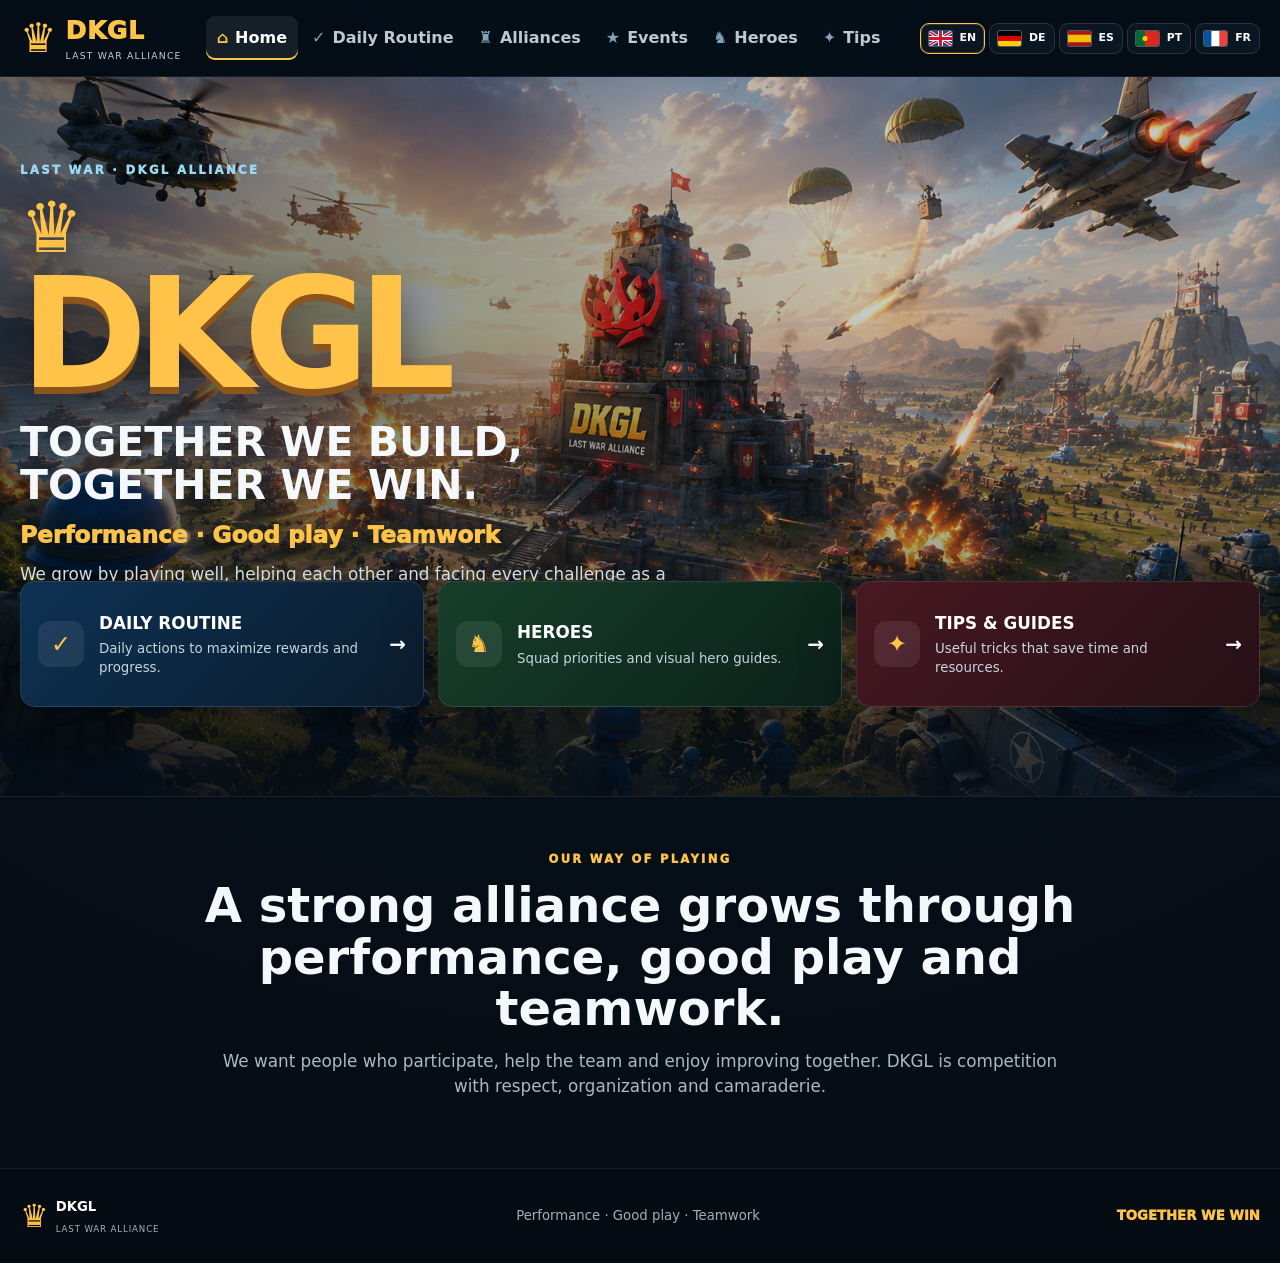
==== commit 7c36f69b: "Add files via upload" ====
--- a/index.html
+++ b/index.html
@@ -52,10 +52,6 @@
           <h2 data-i18n="homeMotto">Together we build, together we win.</h2>
           <p class="hero-values" data-i18n="homeValues">Performance · Good play · Teamwork</p>
           <p class="hero-text" data-i18n="homeIntro">We grow by playing well, helping each other and facing every challenge as a team.</p>
-          <div class="hero-actions">
-            <button class="cta gold" data-route="daily"><span data-i18n="homeDaily">Open Daily Routine</span> →</button>
-            <button class="cta glass" data-route="tips"><span data-i18n="homeTips">Open Tips & Guides</span> →</button>
-          </div>
         </div>
       </div>
 
--- a/style.css
+++ b/style.css
@@ -177,3 +177,24 @@
   .lang img{width:25px;height:16px}
   .lang span{display:none}
 }
+
+
+/* TIPS · Drone chip priority */
+.drone-guide{margin-top:22px}
+.drone-visual{padding:18px;background:#08131d;border-top:1px solid rgba(255,255,255,.06)}
+.drone-visual a{
+  display:grid;
+  place-items:center;
+  min-height:420px;
+  border-radius:12px;
+  overflow:hidden;
+  background:#050b11;
+}
+.drone-visual img{
+  width:auto;
+  max-width:100%;
+  max-height:900px;
+}
+@media(max-width:720px){
+  .drone-visual a{min-height:260px}
+}
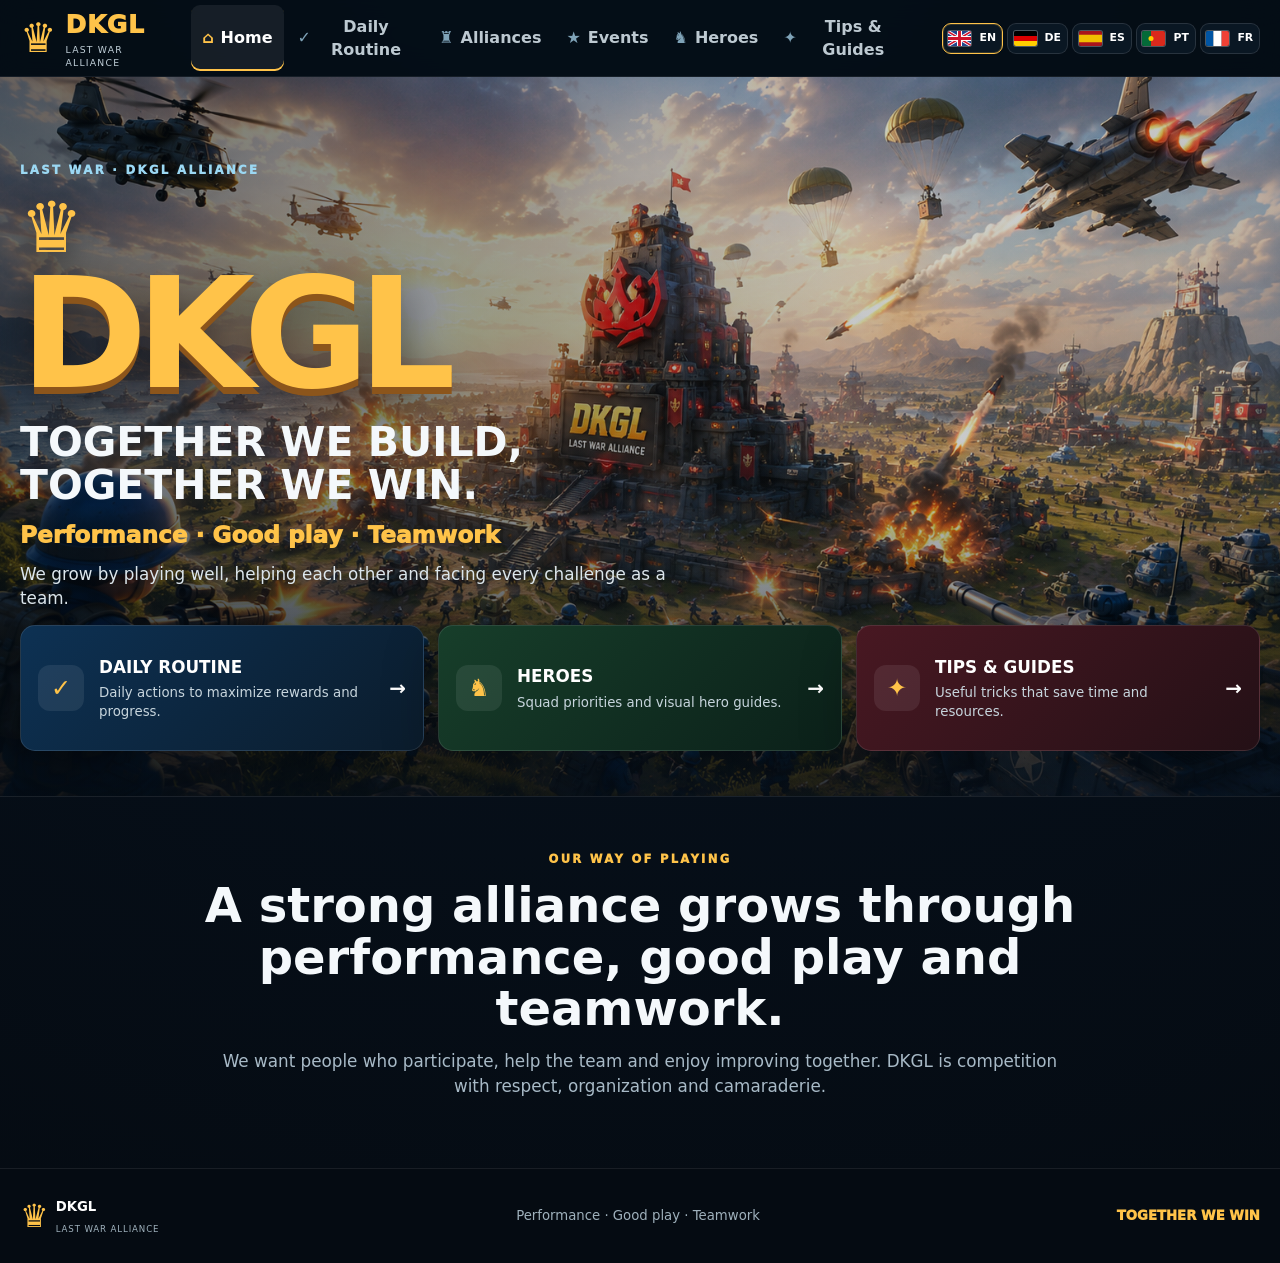
==== commit 2d7a1a9a: "Add files via upload" ====
--- a/index.html
+++ b/index.html
@@ -142,21 +142,14 @@
     </div>
   </section>
 
-  <!-- TIPS -->
+  <!-- TIPS & GUIDES -->
   <section class="page shell content-page" data-page="tips">
     <div class="section-hero">
-      <span class="section-code">05 // TIPS</span>
-      <h2 data-i18n="tipsTitle">Tips & Guides</h2>
-      <p data-i18n="tipsIntro">Useful shortcuts and practical knowledge for Last War.</p>
+      <span class="section-code">05 // TIPS &amp; GUIDES</span>
+      <h2 data-i18n="tipsTitle">Tips &amp; Guides</h2>
+      <p data-i18n="tipsIntro">Quick tricks and complete visual guides, organized so you can find what you need fast.</p>
     </div>
-    <article class="feature-guide">
-      <div class="feature-copy">
-        <span class="feature-badge" data-i18n="seasonTip">SEASON TIP</span>
-        <h3 data-i18n="tipTeleportTitle">Free inter-server teleport during seasons</h3>
-        <p data-i18n="tipTeleportText">During seasons you can use the Grouping menu to move to other servers without spending teleport items, and return to your home server for free. There is a mandatory 5-minute cooldown between inter-server jumps.</p>
-      </div>
-      <div class="steps-grid" id="teleportSteps"></div>
-    </article>
+    <div id="tipsApp"></div>
   </section>
 </main>
 
--- a/style.css
+++ b/style.css
@@ -60,7 +60,7 @@
 .value-line b{display:block;color:white}
 .value-line small{display:block;color:#aebfc9;margin-top:2px}
 .panel-footer{display:flex;justify-content:space-between;gap:10px;padding-top:13px;border-top:1px solid rgba(255,255,255,.08);font-size:.72rem;color:var(--gold)}
-.home-grid{position:relative;z-index:4;margin-top:-86px;padding-bottom:30px;display:grid;grid-template-columns:repeat(3,1fr);gap:14px}
+.home-grid{position:relative;z-index:4;margin-top:-42px;padding-bottom:30px;display:grid;grid-template-columns:repeat(3,1fr);gap:14px}
 .home-tile{border:1px solid rgba(255,255,255,.11);border-radius:15px;min-height:126px;padding:17px;color:white;text-align:left;display:grid;grid-template-columns:48px 1fr auto;gap:13px;align-items:center;cursor:pointer;box-shadow:var(--shadow)}
 .home-tile.blue{background:linear-gradient(135deg,#0d3153,#0b1c2c)}
 .home-tile.green{background:linear-gradient(135deg,#173e2a,#0b2019)}
@@ -198,3 +198,670 @@
 @media(max-width:720px){
   .drone-visual a{min-height:260px}
 }
+
+
+/* TIPS & GUIDES · category hub + compact detail views */
+.tips-hub{display:grid;gap:22px}
+.tips-category-grid{display:grid;grid-template-columns:repeat(2,minmax(0,1fr));gap:18px}
+.tips-category-card{position:relative;min-height:235px;border:1px solid rgba(255,255,255,.12);border-radius:20px;overflow:hidden;background:#09141f;box-shadow:var(--shadow);cursor:pointer;text-align:left;color:white;padding:0}
+.tips-category-card img{position:absolute;inset:0;width:100%;height:100%;object-fit:cover;opacity:.54;transition:transform .25s ease,opacity .25s ease}
+.tips-category-card::after{content:"";position:absolute;inset:0;background:linear-gradient(0deg,rgba(4,11,18,.96) 0%,rgba(4,11,18,.28) 70%)}
+.tips-category-card:hover img{transform:scale(1.035);opacity:.65}
+.tips-category-copy{position:absolute;z-index:2;left:22px;right:22px;bottom:20px}
+.tips-category-copy span{display:inline-block;color:var(--gold);font-weight:1000;font-size:.7rem;letter-spacing:.14em;margin-bottom:5px}
+.tips-category-copy h3{margin:0 0 7px;font-size:clamp(1.6rem,3vw,2.35rem);text-transform:uppercase}
+.tips-category-copy p{margin:0;color:#d8e3e9;max-width:580px}
+.tips-section{display:none;gap:16px}
+.tips-section.active{display:grid}
+.tips-section-head{display:flex;align-items:end;justify-content:space-between;gap:15px;margin-top:5px}
+.tips-section-head h3{margin:0;font-size:clamp(1.7rem,3vw,2.4rem)}
+.tips-section-head p{margin:5px 0 0;color:var(--muted)}
+.tips-back,.detail-back{border:1px solid rgba(255,255,255,.16);background:#0a1926;color:white;border-radius:10px;padding:10px 13px;font-weight:900;cursor:pointer}
+.tips-card-grid{display:grid;grid-template-columns:repeat(3,minmax(0,1fr));gap:16px}
+.tips-card-grid.guides{grid-template-columns:repeat(2,minmax(0,1fr))}
+.tips-item-card{position:relative;min-height:255px;border:1px solid rgba(255,255,255,.11);border-radius:17px;overflow:hidden;background:#0b1722;cursor:pointer;text-align:left;color:white;padding:0;box-shadow:var(--shadow)}
+.tips-item-card img{position:absolute;inset:0;width:100%;height:100%;object-fit:cover;transition:transform .25s ease}
+.tips-item-card::after{content:"";position:absolute;inset:0;background:linear-gradient(0deg,rgba(4,10,17,.98) 0%,rgba(4,10,17,.35) 68%,rgba(4,10,17,.08) 100%)}
+.tips-item-card:hover img{transform:scale(1.035)}
+.tips-item-copy{position:absolute;z-index:2;left:17px;right:17px;bottom:16px}
+.tips-item-copy b{display:block;color:var(--gold);font-size:.68rem;letter-spacing:.12em;margin-bottom:5px}
+.tips-item-copy strong{display:block;font-size:1.2rem;line-height:1.08;text-transform:uppercase}
+.tips-item-copy small{display:block;color:#cfdae0;margin-top:7px;line-height:1.35}
+.tips-detail{display:none}
+.tips-detail.active{display:block}
+.tips-detail-toolbar{display:flex;justify-content:space-between;align-items:center;gap:15px;margin-bottom:14px}
+.tips-detail-label{color:var(--gold);font-size:.72rem;font-weight:1000;letter-spacing:.15em}
+.tips-detail .feature-guide{margin-top:0}
+.tips-detail .feature-copy h3{margin-top:8px}
+.tips-detail-visual{padding:16px;background:#08131d;border-top:1px solid rgba(255,255,255,.06);display:grid;gap:12px}
+.tips-detail-visual a{display:block;border-radius:12px;overflow:hidden;background:#050b11}
+.tips-detail-visual img{width:100%;height:auto}
+.tips-detail-visual.two{grid-template-columns:repeat(2,minmax(0,1fr))}
+.tips-detail .steps-grid{border-top:1px solid rgba(255,255,255,.06)}
+.tips-note{padding:12px 16px;border:1px solid rgba(255,195,73,.2);background:rgba(255,195,73,.06);border-radius:11px;color:#ffd36e;font-weight:800}
+
+@media(max-width:900px){
+ .tips-card-grid,.tips-card-grid.guides{grid-template-columns:1fr 1fr}
+ .tips-detail-visual.two{grid-template-columns:1fr}
+}
+@media(max-width:720px){
+ .tips-category-grid,.tips-card-grid,.tips-card-grid.guides{grid-template-columns:1fr}
+ .tips-category-card{min-height:205px}
+ .tips-item-card{min-height:230px}
+ .tips-section-head,.tips-detail-toolbar{align-items:flex-start;flex-direction:column}
+}
+
+/* Coordinated countdown attack · embedded video */
+.tips-video-block{display:grid;gap:10px;margin-top:4px}
+.tips-video-block>b{color:var(--gold);font-size:.72rem;letter-spacing:.14em;text-transform:uppercase}
+.tips-video-frame{position:relative;width:100%;aspect-ratio:16/9;border-radius:12px;overflow:hidden;background:#050b11;border:1px solid rgba(255,255,255,.09)}
+.tips-video-frame iframe{position:absolute;inset:0;width:100%;height:100%;border:0}
+
+/* Four quick-tip cards fit neatly on desktop */
+@media(min-width:901px){
+  .tips-card-grid:not(.guides){grid-template-columns:repeat(4,minmax(0,1fr))}
+}
+
+
+/* DKGL V5 · Visual Tips & Guides */
+.tips-category-grid{display:grid;grid-template-columns:repeat(2,minmax(0,1fr));gap:20px}
+.tips-category-card{
+  position:relative;min-height:255px;border:1px solid rgba(255,255,255,.12);
+  border-radius:20px;overflow:hidden;padding:0;background:#07131e;color:white;text-align:left;cursor:pointer;
+  box-shadow:var(--shadow);isolation:isolate;
+}
+.tips-category-card img{position:absolute;inset:0;width:100%;height:100%;object-fit:cover;z-index:-2}
+.tips-category-card:after{content:"";position:absolute;inset:0;z-index:-1;background:linear-gradient(90deg,rgba(4,12,21,.93),rgba(4,12,21,.62) 58%,rgba(4,12,21,.18))}
+.tips-category-copy{display:flex;flex-direction:column;justify-content:flex-end;min-height:255px;padding:30px}
+.tips-category-copy>span{font-size:.68rem;font-weight:1000;letter-spacing:.15em;color:#8fd2ef}
+.tips-category-copy h3{font-size:clamp(2.1rem,5vw,4rem);margin:6px 0 8px;line-height:.95;text-transform:uppercase}
+.tips-category-copy p{max-width:420px;margin:0;color:#d3e0e6;font-size:1.02rem}
+.tips-category-card:hover img,.tips-item-card:hover img{transform:scale(1.04)}
+.tips-category-card img,.tips-item-card img{transition:transform .25s ease}
+
+.tips-section{display:none}.tips-section.active{display:block}
+.tips-section-head{display:flex;justify-content:space-between;gap:20px;align-items:end;margin-bottom:18px}
+.tips-section-head h3{font-size:clamp(1.8rem,4vw,3rem);margin:0 0 4px}
+.tips-section-head p{margin:0;color:var(--muted)}
+.tips-back,.detail-back{
+ border:1px solid rgba(255,255,255,.16);background:#0a1824;color:white;border-radius:10px;
+ padding:10px 14px;font-weight:900;cursor:pointer
+}
+
+.tips-card-grid{display:grid;grid-template-columns:repeat(2,minmax(0,1fr));gap:18px}
+.tips-card-grid.guides{grid-template-columns:repeat(2,minmax(0,1fr))}
+.tips-item-card{
+ display:grid;grid-template-columns:46% 54%;min-height:235px;padding:0;overflow:hidden;
+ border:1px solid rgba(255,255,255,.11);border-radius:18px;background:#0a1723;color:white;text-align:left;
+ cursor:pointer;box-shadow:var(--shadow)
+}
+.tips-card-image{min-height:235px;overflow:hidden;background:#071019}
+.tips-card-image img{width:100%;height:100%;object-fit:cover}
+.tips-item-copy{display:flex;flex-direction:column;justify-content:center;padding:22px}
+.tips-item-copy b{font-size:.64rem;letter-spacing:.13em;color:#8fd2ef}
+.tips-item-copy strong{font-size:1.45rem;line-height:1.05;margin:7px 0 8px}
+.tips-item-copy small{font-size:.9rem;color:#b7c8d2}
+.tips-item-copy em{font-style:normal;color:var(--gold);font-weight:1000;font-size:.75rem;margin-top:15px}
+
+.tips-detail{display:none}.tips-detail.active{display:block}
+.tips-detail-toolbar{display:flex;justify-content:space-between;align-items:center;margin-bottom:14px}
+.tips-detail-label{font-size:.7rem;letter-spacing:.15em;color:var(--gold);font-weight:1000}
+.tips-article{border:1px solid var(--line);border-radius:20px;overflow:hidden;background:linear-gradient(145deg,#0d1d2c,#07121d);box-shadow:var(--shadow)}
+.tips-article-hero{position:relative;min-height:340px;display:grid;align-items:end;overflow:hidden}
+.tips-article-hero>img{position:absolute;inset:0;width:100%;height:100%;object-fit:cover}
+.tips-article-hero:after{content:"";position:absolute;inset:0;background:linear-gradient(0deg,rgba(4,12,20,.96),rgba(4,12,20,.25) 75%)}
+.tips-article-hero>div{position:relative;z-index:2;padding:32px;max-width:850px}
+.tips-article-hero span{color:var(--gold);font-size:.72rem;letter-spacing:.14em;font-weight:1000}
+.tips-article-hero h3{font-size:clamp(2.2rem,5vw,4rem);margin:6px 0 10px;line-height:.95}
+.tips-article-hero p{font-size:1.08rem;color:#d7e4ea;margin:0;max-width:800px}
+
+.article-sections{padding:12px 24px 28px}
+.article-section{display:grid;grid-template-columns:minmax(0,1fr) minmax(320px,.85fr);gap:26px;align-items:center;padding:28px 0;border-bottom:1px solid rgba(255,255,255,.07)}
+.article-section.reverse .article-copy{order:2}.article-section.reverse .article-visual{order:1}
+.article-copy{padding:8px}
+.article-step{display:inline-grid;place-items:center;width:34px;height:34px;border-radius:9px;background:linear-gradient(145deg,var(--gold),var(--gold2));color:#132334;font-weight:1000}
+.article-copy h4{font-size:clamp(1.35rem,2.5vw,2rem);margin:10px 0 8px}
+.article-copy p{margin:0;color:#c7d5dd;font-size:1.02rem}
+.article-visual{margin:0;border-radius:16px;overflow:hidden;background:#06111a;border:1px solid rgba(255,255,255,.08)}
+.article-visual img{width:100%;height:280px;object-fit:cover}
+.article-visual figcaption{padding:9px 12px;color:#91a9b8;font-size:.76rem}
+.youtube-cta{padding:0 24px 30px;text-align:center}
+.youtube-cta a{display:inline-block;background:#e53935;color:white;text-decoration:none;border-radius:12px;padding:14px 20px;font-weight:1000;box-shadow:0 12px 35px rgba(0,0,0,.25)}
+
+@media(max-width:850px){
+ .tips-category-grid,.tips-card-grid,.tips-card-grid.guides{grid-template-columns:1fr}
+ .tips-item-card{grid-template-columns:38% 62%}
+ .article-section{grid-template-columns:1fr}
+ .article-section.reverse .article-copy,.article-section.reverse .article-visual{order:initial}
+ .article-visual img{height:auto;max-height:420px;object-fit:cover}
+}
+@media(max-width:560px){
+ .tips-item-card{grid-template-columns:1fr}
+ .tips-card-image{min-height:180px;height:180px}
+ .tips-category-copy{padding:22px}
+ .tips-section-head{align-items:flex-start;flex-direction:column-reverse}
+ .tips-article-hero{min-height:300px}
+ .tips-article-hero>div{padding:22px}
+ .article-sections{padding:8px 16px 20px}
+ .article-section{gap:14px;padding:22px 0}
+}
+
+
+/* DKGL V6 · compact tabbed guides */
+.tips-hub,.tips-section{display:none}
+.tips-hub.active{display:block}
+.tips-section.active{display:block}
+
+.compact-guide{overflow:hidden}
+.tips-article-hero.compact{min-height:270px}
+.guide-tabs{
+  display:flex;
+  gap:8px;
+  padding:14px 18px;
+  overflow-x:auto;
+  background:#08131d;
+  border-top:1px solid rgba(255,255,255,.07);
+  border-bottom:1px solid rgba(255,255,255,.07);
+  scrollbar-width:thin;
+}
+.guide-tab{
+  flex:0 0 auto;
+  border:1px solid rgba(255,255,255,.12);
+  background:#0c1b28;
+  color:#c7d5dd;
+  border-radius:10px;
+  padding:10px 13px;
+  cursor:pointer;
+  font-weight:900;
+  white-space:nowrap;
+}
+.guide-tab span{
+  display:inline-grid;
+  place-items:center;
+  min-width:27px;height:27px;
+  margin-right:7px;
+  border-radius:7px;
+  background:rgba(255,255,255,.07);
+  color:#8fd2ef;
+  font-size:.68rem;
+}
+.guide-tab.active{
+  border-color:var(--gold);
+  color:white;
+  background:rgba(255,195,73,.08);
+}
+.guide-tab.active span{background:var(--gold);color:#132334}
+
+.guide-panels{min-height:440px}
+.guide-panel{
+  display:none;
+  grid-template-columns:minmax(0,1fr) minmax(360px,.9fr);
+  gap:26px;
+  align-items:center;
+  padding:28px;
+}
+.guide-panel.active{display:grid}
+.guide-panel-copy h4{
+  margin:12px 0 10px;
+  font-size:clamp(1.5rem,3vw,2.3rem);
+}
+.guide-panel-copy p{
+  color:#cad7df;
+  font-size:1.05rem;
+  margin:0;
+  max-width:760px;
+}
+.youtube-link{
+  display:inline-block;
+  margin-top:20px;
+  padding:12px 16px;
+  background:#e53935;
+  color:white;
+  text-decoration:none;
+  border-radius:10px;
+  font-weight:1000;
+}
+
+.article-visual{
+  margin:0;
+  border-radius:16px;
+  overflow:hidden;
+  background:#050b11;
+  border:1px solid rgba(255,255,255,.08);
+}
+.article-visual img{
+  width:100%;
+  height:320px;
+  object-fit:cover;
+  display:block;
+}
+.article-visual figcaption{
+  padding:9px 12px;
+  color:#91a9b8;
+  font-size:.76rem;
+}
+
+/* IMPORTANT: interface screenshots must always be fully visible */
+.article-visual.contain-image{
+  background:#050b11;
+  display:flex;
+  flex-direction:column;
+  align-items:stretch;
+}
+.article-visual.contain-image img{
+  width:100%;
+  height:auto;
+  max-height:680px;
+  object-fit:contain;
+  background:#050b11;
+}
+
+/* Prevent useful card thumbnails from over-cropping */
+.tips-card-image img{object-position:center}
+.tips-item-card[data-tip-open="drone"] .tips-card-image img{
+  object-fit:contain;
+  background:#071019;
+  padding:8px;
+}
+.tips-item-card[data-tip-open="teleport"] .tips-card-image img{
+  object-fit:contain;
+  background:#071019;
+  padding:8px;
+}
+
+@media(max-width:900px){
+  .guide-panel.active{grid-template-columns:1fr}
+  .guide-panels{min-height:0}
+  .article-visual img{height:auto;max-height:460px}
+}
+@media(max-width:560px){
+  .guide-tabs{padding:10px}
+  .guide-panel{padding:18px}
+  .guide-panel.active{display:block}
+  .guide-panel .article-visual{margin-top:18px}
+}
+
+
+/* DKGL V7 · natural, compact guide pages */
+.natural-guide-body{padding:10px 26px 28px}
+.article-pair{
+  display:grid;
+  grid-template-columns:minmax(0,1fr) minmax(340px,.95fr);
+  gap:28px;
+  align-items:center;
+  padding:30px 0;
+  border-bottom:1px solid rgba(255,255,255,.07);
+}
+.article-pair.reverse .article-copy{order:2}
+.article-pair.reverse .article-visual{order:1}
+.article-copy h4,.article-summary h4{
+  font-size:clamp(1.35rem,2.5vw,2rem);
+  margin:0 0 10px;
+  color:var(--gold);
+}
+.article-copy p,.article-summary p{
+  margin:0;
+  color:#cad8e0;
+  font-size:1.03rem;
+  line-height:1.65;
+}
+.article-summary{
+  margin-top:24px;
+  padding:20px 22px;
+  border:1px solid rgba(255,195,73,.2);
+  border-radius:15px;
+  background:rgba(255,195,73,.055);
+}
+.article-single{padding:26px 0}
+.article-single .article-copy{margin-bottom:20px}
+.article-single .article-visual{max-width:900px;margin:0 auto}
+
+.article-steps-copy{
+  display:grid;
+  grid-template-columns:repeat(2,minmax(0,1fr));
+  gap:14px;
+  padding:26px 0 18px;
+}
+.mini-step{
+  display:grid;
+  grid-template-columns:40px 1fr;
+  gap:12px;
+  padding:15px;
+  border-radius:13px;
+  background:#081722;
+  border:1px solid rgba(255,255,255,.08);
+}
+.mini-step>span{
+  display:grid;
+  place-items:center;
+  width:38px;height:38px;
+  border-radius:10px;
+  background:linear-gradient(145deg,var(--gold),var(--gold2));
+  color:#132334;
+  font-weight:1000;
+}
+.mini-step h4{margin:0 0 5px;font-size:1rem}
+.mini-step p{margin:0;color:#bfcfd8;font-size:.9rem}
+
+.teleport-gallery{
+  display:grid;
+  grid-template-columns:repeat(2,minmax(0,1fr));
+  gap:16px;
+  padding-bottom:8px;
+}
+.teleport-gallery .article-visual{background:#050b11}
+.teleport-gallery .article-visual img{
+  width:100%;
+  height:auto!important;
+  max-height:none!important;
+  object-fit:contain!important;
+}
+
+/* Never crop the useful drone reference */
+.natural-guide .article-visual.contain-image img{
+  width:100%;
+  height:auto!important;
+  max-height:none!important;
+  object-fit:contain!important;
+  background:#050b11;
+}
+
+/* Cards can crop decorative covers, but NOT the drone's useful reference image inside the article */
+.tips-item-card[data-tip-open="drone"] .tips-card-image img{
+  object-fit:cover;
+  padding:0;
+}
+.tips-item-card[data-tip-open="teleport"] .tips-card-image img{
+  object-fit:cover;
+  padding:0;
+}
+
+@media(max-width:850px){
+  .article-pair{grid-template-columns:1fr}
+  .article-pair.reverse .article-copy,.article-pair.reverse .article-visual{order:initial}
+  .article-steps-copy,.teleport-gallery{grid-template-columns:1fr}
+}
+@media(max-width:560px){
+  .natural-guide-body{padding:8px 16px 22px}
+  .article-pair{gap:16px;padding:22px 0}
+}
+
+
+/* DKGL V8 · full translated guide posters */
+.translated-poster-guide{
+  display:grid;
+  grid-template-columns:1fr;
+  gap:24px;
+  padding:26px 0 4px;
+}
+.full-guide-poster{
+  margin:0;
+  border-radius:16px;
+  overflow:hidden;
+  background:#050b11;
+  border:1px solid rgba(255,255,255,.09);
+  box-shadow:0 18px 45px rgba(0,0,0,.25);
+}
+.full-guide-poster img{
+  display:block;
+  width:100%;
+  height:auto;
+  object-fit:contain;
+  background:#050b11;
+}
+@media(min-width:1050px){
+  .translated-poster-guide:not(.single){
+    grid-template-columns:1fr 1fr;
+    align-items:start;
+  }
+}
+
+
+/* DKGL V9 · keep guide images sharp and never upscale them */
+.translated-poster-guide.single{
+  display:block;
+  padding:24px 0 6px;
+}
+.full-guide-poster{
+  width:max-content;
+  max-width:100%;
+  margin:0 auto;
+}
+.full-guide-poster img{
+  display:block;
+  width:auto !important;
+  max-width:100% !important;
+  height:auto !important;
+  margin:0 auto;
+  object-fit:contain !important;
+  image-rendering:auto;
+}
+.ghost-poster{
+  max-width:900px;
+}
+.ghost-poster img{
+  max-width:min(100%,900px) !important;
+}
+
+/* Zombie poster also remains at natural size; no stretching on large monitors */
+.translated-poster-guide.single .full-guide-poster:not(.ghost-poster){
+  max-width:1024px;
+}
+
+@media(max-width:720px){
+  .ghost-poster,
+  .translated-poster-guide.single .full-guide-poster:not(.ghost-poster){
+    max-width:100%;
+  }
+}
+
+/* DKGL V10 · language-specific full posters */
+.joint-poster{
+  max-width:1536px;
+}
+.zombie-poster{
+  max-width:1024px;
+}
+@media(max-width:720px){
+  .joint-poster,
+  .zombie-poster{
+    max-width:100%;
+  }
+}
+
+/* =========================================================
+   DKGL CLEAN OVERRIDES · CARDS SIN ZOOM NI DESPLAZAMIENTO
+   ========================================================= */
+
+/* CATEGORY CARDS */
+.tips-category-card{
+  position:relative;
+  overflow:hidden;
+  background:#07131e;
+  transform:none !important;
+  transition:none !important;
+}
+
+.tips-category-card img{
+  position:absolute;
+  inset:0;
+  width:100%;
+  height:100%;
+  object-fit:cover;
+  object-position:center center;
+  transform:none !important;
+  scale:1 !important;
+  translate:none !important;
+  transition:none !important;
+  image-rendering:auto;
+}
+
+.tips-category-card:hover,
+.tips-category-card:active,
+.tips-category-card:focus,
+.tips-category-card:hover img,
+.tips-category-card:active img,
+.tips-category-card:focus img{
+  transform:none !important;
+  scale:1 !important;
+  translate:none !important;
+  transition:none !important;
+}
+
+/* QUICK TIP CARDS */
+.tips-card-grid:not(.guides){
+  grid-template-columns:repeat(4,minmax(0,1fr));
+  gap:18px;
+}
+
+.tips-item-card{
+  position:relative;
+  display:block;
+  min-height:0;
+  aspect-ratio:1.55 / 1;
+  overflow:hidden;
+  padding:0;
+  border:1px solid rgba(255,255,255,.14);
+  border-radius:16px;
+  background:#07131e;
+  color:#fff;
+  box-shadow:var(--shadow);
+  cursor:pointer;
+  isolation:isolate;
+  transform:none !important;
+  transition:none !important;
+  -webkit-tap-highlight-color:transparent;
+  touch-action:manipulation;
+}
+
+.tips-card-image{
+  position:absolute;
+  inset:0;
+  display:block;
+  overflow:hidden;
+  background:#071019;
+}
+
+.tips-card-image img{
+  position:absolute;
+  inset:0;
+  width:100%;
+  height:100%;
+  min-height:0;
+  object-fit:cover;
+  object-position:center center;
+  transform:none !important;
+  scale:1 !important;
+  translate:none !important;
+  transition:none !important;
+  padding:0 !important;
+  image-rendering:auto;
+}
+
+.tips-item-card:hover,
+.tips-item-card:active,
+.tips-item-card:focus,
+.tips-item-card:hover img,
+.tips-item-card:active img,
+.tips-item-card:focus img{
+  transform:none !important;
+  scale:1 !important;
+  translate:none !important;
+  transition:none !important;
+}
+
+/* Only the main title remains on quick-tip cards */
+.tips-item-copy{display:none !important;}
+.tips-item-copy b,
+.tips-item-copy small,
+.tips-item-copy em{display:none !important;}
+
+.tips-item-title{
+  position:absolute;
+  z-index:3;
+  left:16px;
+  right:16px;
+  bottom:14px;
+  display:block;
+  margin:0;
+  font-size:clamp(1rem,1.25vw,1.28rem);
+  line-height:1.08;
+  font-weight:1000;
+  text-transform:uppercase;
+  text-shadow:0 2px 7px rgba(0,0,0,.95);
+  white-space:normal;
+  overflow:visible;
+  word-break:normal;
+  hyphens:auto;
+}
+
+.tips-item-card::after{
+  content:"";
+  position:absolute;
+  inset:0;
+  z-index:2;
+  background:linear-gradient(180deg,rgba(3,10,17,0) 46%,rgba(3,10,17,.16) 68%,rgba(3,10,17,.90) 100%);
+  pointer-events:none;
+}
+
+/* DETAIL HERO: keep thumbnail on the right, centered, without enlarging */
+.tips-article-hero{
+  position:relative;
+  min-height:300px;
+  overflow:hidden;
+  background:#07131e;
+  isolation:isolate;
+}
+
+.tips-article-hero>img{
+  position:absolute;
+  top:0;
+  right:0;
+  bottom:0;
+  left:auto;
+  width:min(58%,720px);
+  height:100%;
+  object-fit:cover;
+  object-position:center center;
+  opacity:.92;
+  transform:none !important;
+  scale:1 !important;
+  z-index:-2;
+}
+
+.tips-article-hero:after{
+  content:"";
+  position:absolute;
+  inset:0;
+  z-index:-1;
+  background:linear-gradient(90deg,#07131e 0%,rgba(7,19,30,.97) 38%,rgba(7,19,30,.64) 66%,rgba(7,19,30,.12) 100%);
+}
+
+.tips-article-hero>div{
+  position:relative;
+  z-index:2;
+  max-width:58%;
+  padding:32px;
+}
+
+.tips-article-hero h3{
+  font-size:clamp(2rem,4.5vw,3.7rem);
+  line-height:.98;
+  overflow:visible;
+}
+
+@media(max-width:1100px){
+  .tips-card-grid:not(.guides){grid-template-columns:repeat(2,minmax(0,1fr));}
+  .tips-item-card{aspect-ratio:1.75 / 1;}
+}
+
+@media(max-width:700px){
+  .tips-card-grid:not(.guides),
+  .tips-card-grid.guides{grid-template-columns:1fr;}
+  .tips-item-card{aspect-ratio:1.7 / 1;}
+  .tips-item-title{font-size:1.05rem;left:14px;right:14px;bottom:12px;}
+  .tips-article-hero{min-height:330px;}
+  .tips-article-hero>img{width:100%;opacity:.55;}
+  .tips-article-hero:after{background:linear-gradient(0deg,#07131e 5%,rgba(7,19,30,.84) 55%,rgba(7,19,30,.25) 100%);}
+  .tips-article-hero>div{max-width:100%;padding:24px;}
+}
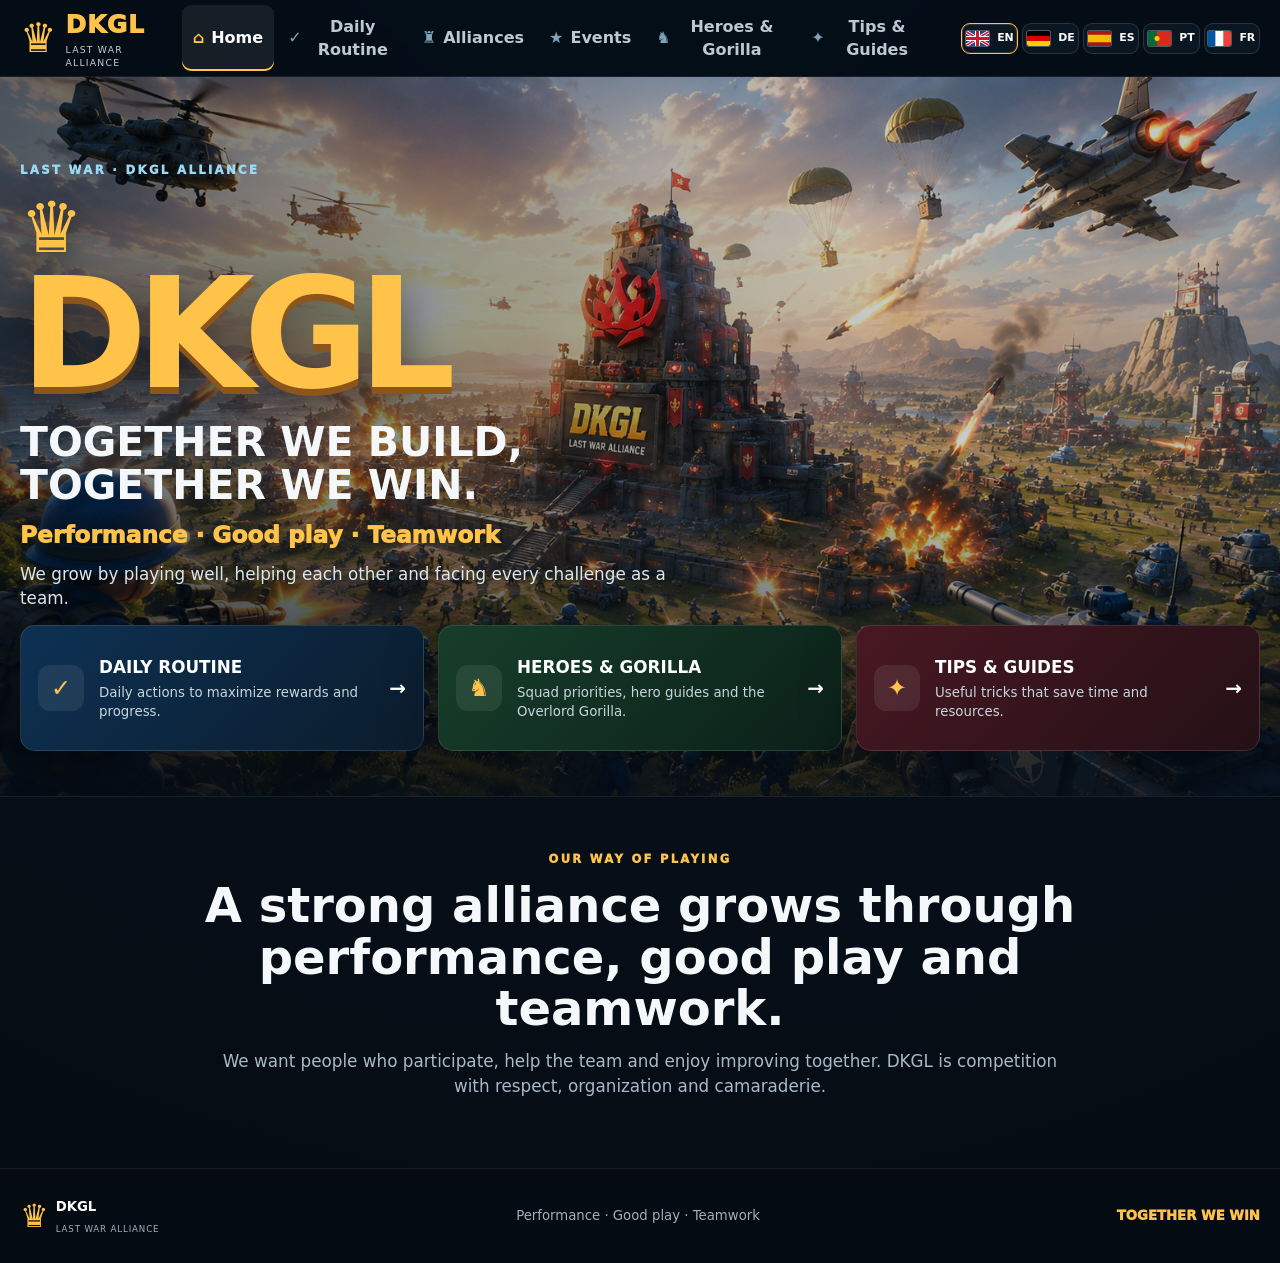
==== commit 1a801346: "Add files via upload" ====
--- a/index.html
+++ b/index.html
@@ -122,7 +122,7 @@
   <!-- HEROES -->
   <section class="page shell content-page" data-page="heroes">
     <div class="section-hero">
-      <span class="section-code">04 // HEROES</span>
+      <span class="section-code">04 // HEROES + OVERLORD</span>
       <h2 data-i18n="heroesTitle">Heroes</h2>
       <p data-i18n="heroesIntro">Skill and star priorities for the three main squads.</p>
     </div>
@@ -139,7 +139,12 @@
         <div class="hero-card-head"><span>TANK</span><h3 data-i18n="tankTitle">Tank Squad Guide</h3><p data-i18n="tankText">Skill prioritization and 5-star / level order.</p></div>
         <a href="assets/tank-squad-guide.webp" target="_blank"><img src="assets/tank-squad-guide.webp" alt="Tank Squad Guide"></a>
       </article>
+      <article class="hero-card gorilla-card">
+        <div class="hero-card-head"><span>OVERLORD</span><h3 data-i18n="gorillaTitle">Overlord Gorilla Guide</h3><p data-i18n="gorillaText">Basic deployment guide plus the full extended walkthrough.</p></div>
+        <button class="gorilla-open-card" id="gorillaOpen" type="button"><img src="assets/gorilla-overlord-cover.png" alt="Overlord Gorilla"><span data-i18n="gorillaOpen">Open Gorilla guide</span></button>
+      </article>
     </div>
+    <div id="gorillaGuideRoot" class="gorilla-guide-root" aria-live="polite"></div>
   </section>
 
   <!-- TIPS & GUIDES -->
--- a/style.css
+++ b/style.css
@@ -865,3 +865,31 @@
   .tips-article-hero:after{background:linear-gradient(0deg,#07131e 5%,rgba(7,19,30,.84) 55%,rgba(7,19,30,.25) 100%);}
   .tips-article-hero>div{max-width:100%;padding:24px;}
 }
+
+/* Overlord Gorilla guide */
+.gorilla-card{grid-column:auto}.gorilla-open-card{display:block;width:100%;padding:0;border:0;border-top:1px solid rgba(255,255,255,.06);background:#090f20;color:#fff;cursor:pointer;text-align:left}.gorilla-open-card img{display:block;width:100%;aspect-ratio:16/10;object-fit:cover;object-position:center}.gorilla-open-card span{display:block;padding:12px 16px;color:var(--gold);font-weight:900;letter-spacing:.04em}.gorilla-open-card:hover img{transform:scale(1.012)}
+.gorilla-guide-root{display:none;margin-top:30px;scroll-margin-top:90px}.gorilla-guide-root.active{display:block}.gorilla-toolbar{display:flex;justify-content:space-between;gap:12px;align-items:center;margin-bottom:12px}.gorilla-toolbar>span{color:var(--gold);font-size:.72rem;font-weight:1000;letter-spacing:.14em}.gorilla-toolbar button{border:1px solid var(--line);border-radius:10px;background:#102234;color:#dce8ef;padding:9px 12px;cursor:pointer}
+.gorilla-basic-guide{overflow:hidden;border:1px solid var(--line);border-radius:22px;background:linear-gradient(145deg,#0d1d2c,#07121d);box-shadow:var(--shadow)}.gorilla-basic-hero{min-height:330px;position:relative;display:grid;align-items:end;overflow:hidden}.gorilla-basic-hero>img{position:absolute;inset:0;width:100%;height:100%;object-fit:cover;opacity:.6}.gorilla-basic-hero:after{content:"";position:absolute;inset:0;background:linear-gradient(0deg,#07131e 7%,rgba(7,19,30,.72) 62%,rgba(7,19,30,.15))}.gorilla-basic-hero>div{position:relative;z-index:2;padding:30px;max-width:850px}.gorilla-basic-hero span,.gorilla-expanded-head>span{color:var(--gold);font-size:.72rem;letter-spacing:.14em;font-weight:1000}.gorilla-basic-hero h3{font-size:clamp(2rem,5vw,3.7rem);line-height:.96;margin:7px 0 10px}.gorilla-basic-hero p{color:#d7e4ea;max-width:760px}
+.gorilla-resource-total{display:grid;grid-template-columns:repeat(3,1fr);gap:1px;background:var(--line);border-top:1px solid var(--line);border-bottom:1px solid var(--line)}.gorilla-resource-total>div{background:#0b1927;padding:20px;text-align:center}.gorilla-resource-total strong{display:block;color:var(--gold);font-size:clamp(1.8rem,4vw,2.7rem)}.gorilla-resource-total small{color:var(--muted)}.gorilla-steps{display:grid;grid-template-columns:repeat(2,1fr);gap:14px;padding:22px}.gorilla-steps section{background:#102235;border:1px solid var(--line);border-radius:14px;padding:17px}.gorilla-steps b{font-size:1.03rem}.gorilla-steps p{margin:.45rem 0 0;color:var(--muted)}.gorilla-total{margin:0 22px 22px;padding:16px 18px;border-radius:14px;background:#30270e;border:1px solid rgba(244,191,71,.35);display:flex;justify-content:space-between;gap:14px}.gorilla-total span{color:#d9c47f;font-weight:900}.gorilla-total strong{color:var(--gold)}
+.gorilla-expanded-head{padding:34px 4px 14px}.gorilla-expanded-head h3{font-size:2rem;margin:5px 0}.gorilla-expanded-head p{color:var(--muted);max-width:850px}.gorilla-frame{width:100%;height:1250px;border:1px solid var(--line);border-radius:18px;background:#07111d;box-shadow:var(--shadow)}
+@media(max-width:900px){.heroes-grid{grid-template-columns:repeat(2,1fr)}.gorilla-steps{grid-template-columns:1fr}.gorilla-frame{height:1100px}}
+@media(max-width:620px){.heroes-grid{grid-template-columns:1fr}.gorilla-resource-total{grid-template-columns:1fr}.gorilla-total{display:block}.gorilla-total strong{display:block;margin-top:5px}.gorilla-basic-hero>div{padding:22px}.gorilla-frame{height:1000px}}
+
+
+/* PDF-faithful basic Overlord guide */
+.pdf-faithful-guide{background:#f7f7f5;color:#171717;border-color:#d9d9d4;box-shadow:0 18px 44px rgba(0,0,0,.28)}
+.pdf-guide-inner{max-width:1040px;margin:0 auto;padding:clamp(24px,4vw,52px);font-family:Arial,Helvetica,sans-serif;line-height:1.42}
+.pdf-guide-inner h2{margin:0 0 28px;color:#0b0b0b;font-size:clamp(2rem,4vw,3rem);letter-spacing:-.03em}
+.pdf-basic-section{margin:0 0 42px}.pdf-basic-section h3{margin:0 0 22px;color:#111;font-size:clamp(1.45rem,2.5vw,2rem)}
+.pdf-basic-section p{color:#242424;font-size:clamp(1rem,1.65vw,1.22rem);margin:0 0 18px}.pdf-basic-section b{font-weight:800;color:#111}
+.pdf-resource-list{width:min(620px,100%);margin:22px auto 27px;display:grid;gap:11px}.pdf-resource{display:flex;align-items:center;gap:14px}.pdf-resource img{width:52px;height:52px;object-fit:contain;flex:0 0 auto}.pdf-resource strong,.pdf-resource span{font-size:clamp(1rem,1.7vw,1.25rem);color:#333}.pdf-resource strong{font-weight:400}
+.pdf-source-bullets{margin:10px 0 18px;padding-left:30px;color:#333}.pdf-source-bullets li{padding-left:9px;margin:0 0 16px;font-size:clamp(1rem,1.65vw,1.2rem)}
+.pdf-extra-list{width:min(650px,100%);margin:16px auto 26px;display:grid;gap:10px}.pdf-extra-resource{display:flex;align-items:center;gap:10px}.pdf-extra-resource img{width:54px;height:54px;object-fit:contain}.pdf-extra-resource span{color:#333;font-size:clamp(1rem,1.65vw,1.2rem)}
+.pdf-training-block{display:grid;grid-template-columns:minmax(0,1.8fr) minmax(210px,.7fr);gap:26px;align-items:start;margin-top:18px}.pdf-training-copy p{text-align:justify}.pdf-inline-badge{width:34px;height:34px;object-fit:contain;vertical-align:middle;margin-left:5px}.pdf-rookie-figure{margin:0;border:0;border-radius:0;background:transparent;box-shadow:none}.pdf-rookie-figure img{display:block;width:100%;max-height:none;object-fit:contain;background:transparent}
+.pdf-unlock-lead{margin-top:24px!important}.pdf-unlock-list{color:#222;margin:0 0 24px;padding-left:36px}.pdf-unlock-list li{margin:4px 0;font-size:clamp(1rem,1.65vw,1.2rem)}
+.pdf-priority-section{padding-top:12px;border-top:1px solid #ddd}.pdf-priority-figure{width:min(420px,100%);margin:24px 0 0;border:0;border-radius:0;background:transparent;box-shadow:none}.pdf-priority-figure img{display:block;width:100%;max-height:none;object-fit:contain;background:transparent}
+@media(max-width:760px){.pdf-guide-inner{padding:24px 18px}.pdf-training-block{grid-template-columns:1fr}.pdf-rookie-figure{width:min(330px,85%);margin:0 auto}.pdf-priority-figure{margin-left:auto;margin-right:auto}.pdf-training-copy p{text-align:left}}
+
+/* Compact PDF guide flow: keep the unlock text beside the Rookie Partner image */
+.pdf-training-copy .pdf-unlock-lead{margin-top:22px!important;margin-bottom:12px!important}
+.pdf-training-copy .pdf-unlock-list{margin-bottom:0}
